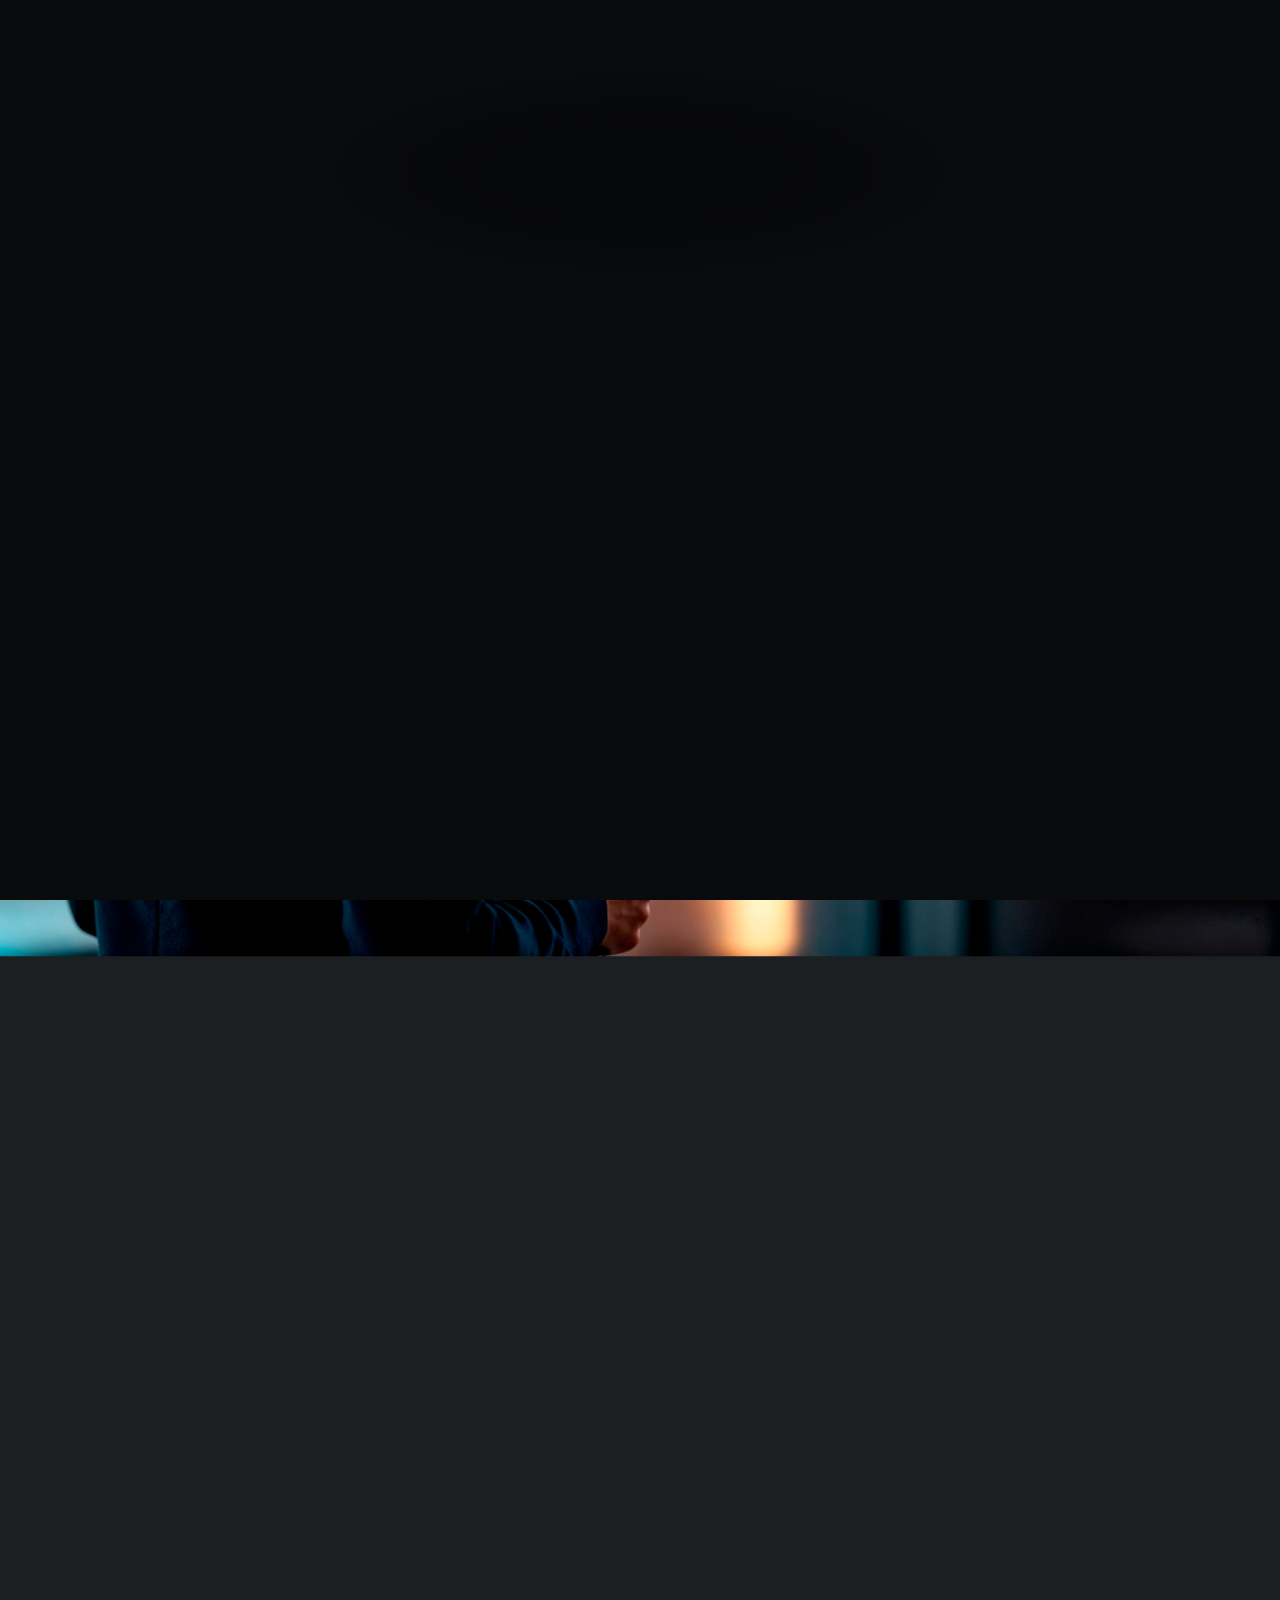
==== index.html @ 78a4300b "Done!" ====
<!DOCTYPE HTML>
<!--
	Dimension by HTML5 UP
	html5up.net | @ajlkn
	Free for personal and commercial use under the CCA 3.0 license (html5up.net/license)
-->
<html>
	<head>
		<title>WZCortex</title>
		<meta charset="utf-8" />
		<meta name="viewport" content="width=device-width, initial-scale=1, user-scalable=no" />
		<link rel="stylesheet" href="assets/css/main.css" />
		<noscript><link rel="stylesheet" href="assets/css/noscript.css" /></noscript>

		  <meta charset="UTF-8">
		  <meta name="viewport" content="width=device-width, initial-scale=1">

		  <!-- Título da página (SEO + aba do navegador) -->
		  <title>WZCortex – Inteligência prática com dados, automação e IA</title>

		  <!-- Descrição para mecanismos de busca (até 160 caracteres) -->
		  <meta name="description" content="A WZCortex transforma dados, automação e inteligência artificial em soluções acessíveis e úteis para pessoas e empresas.">

		  <!-- Palavras-chave estratégicas (opcional no SEO moderno, mas ajuda em buscadores internos) -->
		  <meta name="keywords" content="WZCortex, inteligência artificial, automação, dados, tecnologia, IA, data engineering, produtos digitais, análise de dados">

		  <!-- Autor da página -->
		  <meta name="author" content="WZCortex">

		  <!-- Open Graph (para redes sociais como Facebook, LinkedIn etc.) -->
		  <meta property="og:title" content="WZCortex – Inteligência prática com dados, automação e IA">
		  <meta property="og:description" content="Desenvolvemos produtos digitais inteligentes para transformar dados em soluções reais, simples e escaláveis.">
		  <meta property="og:image" content="https://www.wzcortex.com/imagens/thumb.jpg"> <!-- Substitua com a imagem real -->
		  <meta property="og:url" content="https://www.wzcortex.com">
		  <meta property="og:type" content="website">

		  <!-- Twitter Cards -->
		  <meta name="twitter:card" content="summary_large_image">
		  <meta name="twitter:title" content="WZCortex – Inteligência prática com dados, automação e IA">
		  <meta name="twitter:description" content="Produtos digitais que tornam tecnologia algo útil, acessível e transformador.">
		  <meta name="twitter:image" content="https://www.wzcortex.com/imagens/thumb.jpg">

		  <!-- Favicon -->
		  <link rel="icon" href="/favicon.ico" type="image/x-icon">
		  <link rel="shortcut icon" href="assets/img/favicon.ico" type="image/x-icon">

		  <!-- SEO-friendly canonical URL -->
		  <link rel="canonical" href="https://www.wzcortex.com">

	</head>
	<body class="is-preload">

		<!-- Wrapper -->
			<div id="wrapper">

				<!-- Header -->
					<header id="header">
						<div class="logo">
							<span style="font-size: clamp(32px, 6vw, 54px); font-weight: bold; color: #38b6ff;">WZ</span>
						</div>
						<div class="content">
							<div class="inner">
								<h1 style="font-size: 68px;">WZCortex</h1>
								<p>Criamos para funcionar. Inovamos para transformar. Evoluímos para impactar.</p>
							</div>
						</div>
						<nav>
							<ul>
								<li><a href="#intro">Sobre</a></li>
								<li><a href="#work">Soluções</a></li>
								<li><a href="#about">Missão</a></li>
								<li><a href="#contact">Contato</a></li>
								<!--<li><a href="#elements">Elements</a></li>-->
							</ul>
						</nav>
					</header>

				<!-- Main -->
					<div id="main">

						<!-- Intro -->
							<article id="intro">
								<h2 class="major">Sobre</h2>
								<!-- <span class="image main"><img src="images/pic01.jpg" alt="" /></span> -->
								<p>A WZCortex é uma empresa brasileira de tecnologia que desenvolve <strong><a href="#work">produtos digitais inteligentes</a></strong> — de soluções práticas para o dia a dia a sistemas robustos de análise e automação para empresas e profissionais.<br>Nosso ecossistema une engenharia de dados, automação e inteligência artificial para transformar dados brutos em decisões mais rápidas, processos mais eficientes e impactos reais na vida e nos negócios.<br>Atuamos com propósito: criar tecnologia que funcione de verdade e melhore o que importa — tempo, resultado e clareza.</p>
							</article>

						<!-- Work -->
							<article id="work">
								<h2 class="major">Soluções</h2>
								<br>
								<!-- <span class="image main"><img src="images/pic02.jpg" alt="" /></span> -->
								<h2>O que estamos construindo</h2>
								  <p>Conheça os primeiros produtos do ecossistema <strong>WZCortex</strong>:</p>
								  <ul>
								    <li><strong><a href="https://www.wztrends.com" target="_blank">WZTrends</a></strong> – Detecte o que está em alta.</li>
								    <li><strong><a href="https://www.wzvids.com" target="_blank">WZVids</a></strong> – Resumos inteligentes de vídeos.</li>
								    <li><strong>WZFlash</strong> (em breve) – Flashcards com IA para concursos e ENEM.</li>
								    <li><strong>WZDrop</strong> (em breve) – Alertas inteligentes de tendências e novidades.</li>
								  </ul>

								  <p><em>Todos criados com a mesma filosofia: funcionais, acessíveis e prontos para escalar.</em></p>
							</article>

						<!-- About -->
							<article id="about">
								<h2 class="major">Missão</h2>
								<!-- <span class="image main"><img src="images/pic03.jpg" alt="" /></span> -->
								<p>Transformar dados, automação e inteligência artificial em soluções inteligentes, acessíveis e aplicáveis — criando produtos que realmente geram valor para pessoas e negócios.</p>
							</article>

						<!-- Contact -->
							<article id="contact">
								<h2 class="major">Contato</h2>
								<form method="post" action="#">
									<div class="fields">
										<div class="field half">
											<label for="name">Nome</label>
											<input type="text" name="name" id="name" />
										</div>
										<div class="field half">
											<label for="email">E-mail</label>
											<input type="text" name="email" id="email" />
										</div>
										<div class="field">
											<label for="message">Mensagem</label>
											<textarea name="message" id="message" rows="4"></textarea>
										</div>
									</div>
									<ul class="actions">
										<li><input type="submit" value="Enviar" class="primary" /></li>
										<li><input type="reset" value="Limpar" /></li>
									</ul>
								</form>
								<ul class="icons">
									<li><a href="#" class="icon brands fa-twitter"><span class="label">Twitter</span></a></li>
									<li><a href="#" class="icon brands fa-facebook-f"><span class="label">Facebook</span></a></li>
									<li><a href="#" class="icon brands fa-instagram"><span class="label">Instagram</span></a></li>
									<li><a href="#" class="icon brands fa-github"><span class="label">GitHub</span></a></li>
								</ul>
							</article>

						<!-- Elements -->							

					</div>

				<!-- Footer -->
					<footer id="footer">
						<p><a href="mailto:contato@wzcortex.com">contato@wzcortex.com</a></p>

						<ul class="icons">
							<li><a href="#" class="icon brands fa-twitter"><span class="label">Twitter</span></a></li>
							<li><a href="#" class="icon brands fa-facebook-f"><span class="label">Facebook</span></a></li>
							<li><a href="#" class="icon brands fa-instagram"><span class="label">Instagram</span></a></li>
							<li><a href="#" class="icon brands fa-github"><span class="label">GitHub</span></a></li>
						</ul>
						
						<p class="copyright">&copy; WZCortex 2025.</p>
					</footer>

			</div>

		<!-- BG -->
			<div id="bg"></div>

		<!-- Scripts -->
			<script src="assets/js/jquery.min.js"></script>
			<script src="assets/js/browser.min.js"></script>
			<script src="assets/js/breakpoints.min.js"></script>
			<script src="assets/js/util.js"></script>
			<script src="assets/js/main.js"></script>

	</body>
</html>
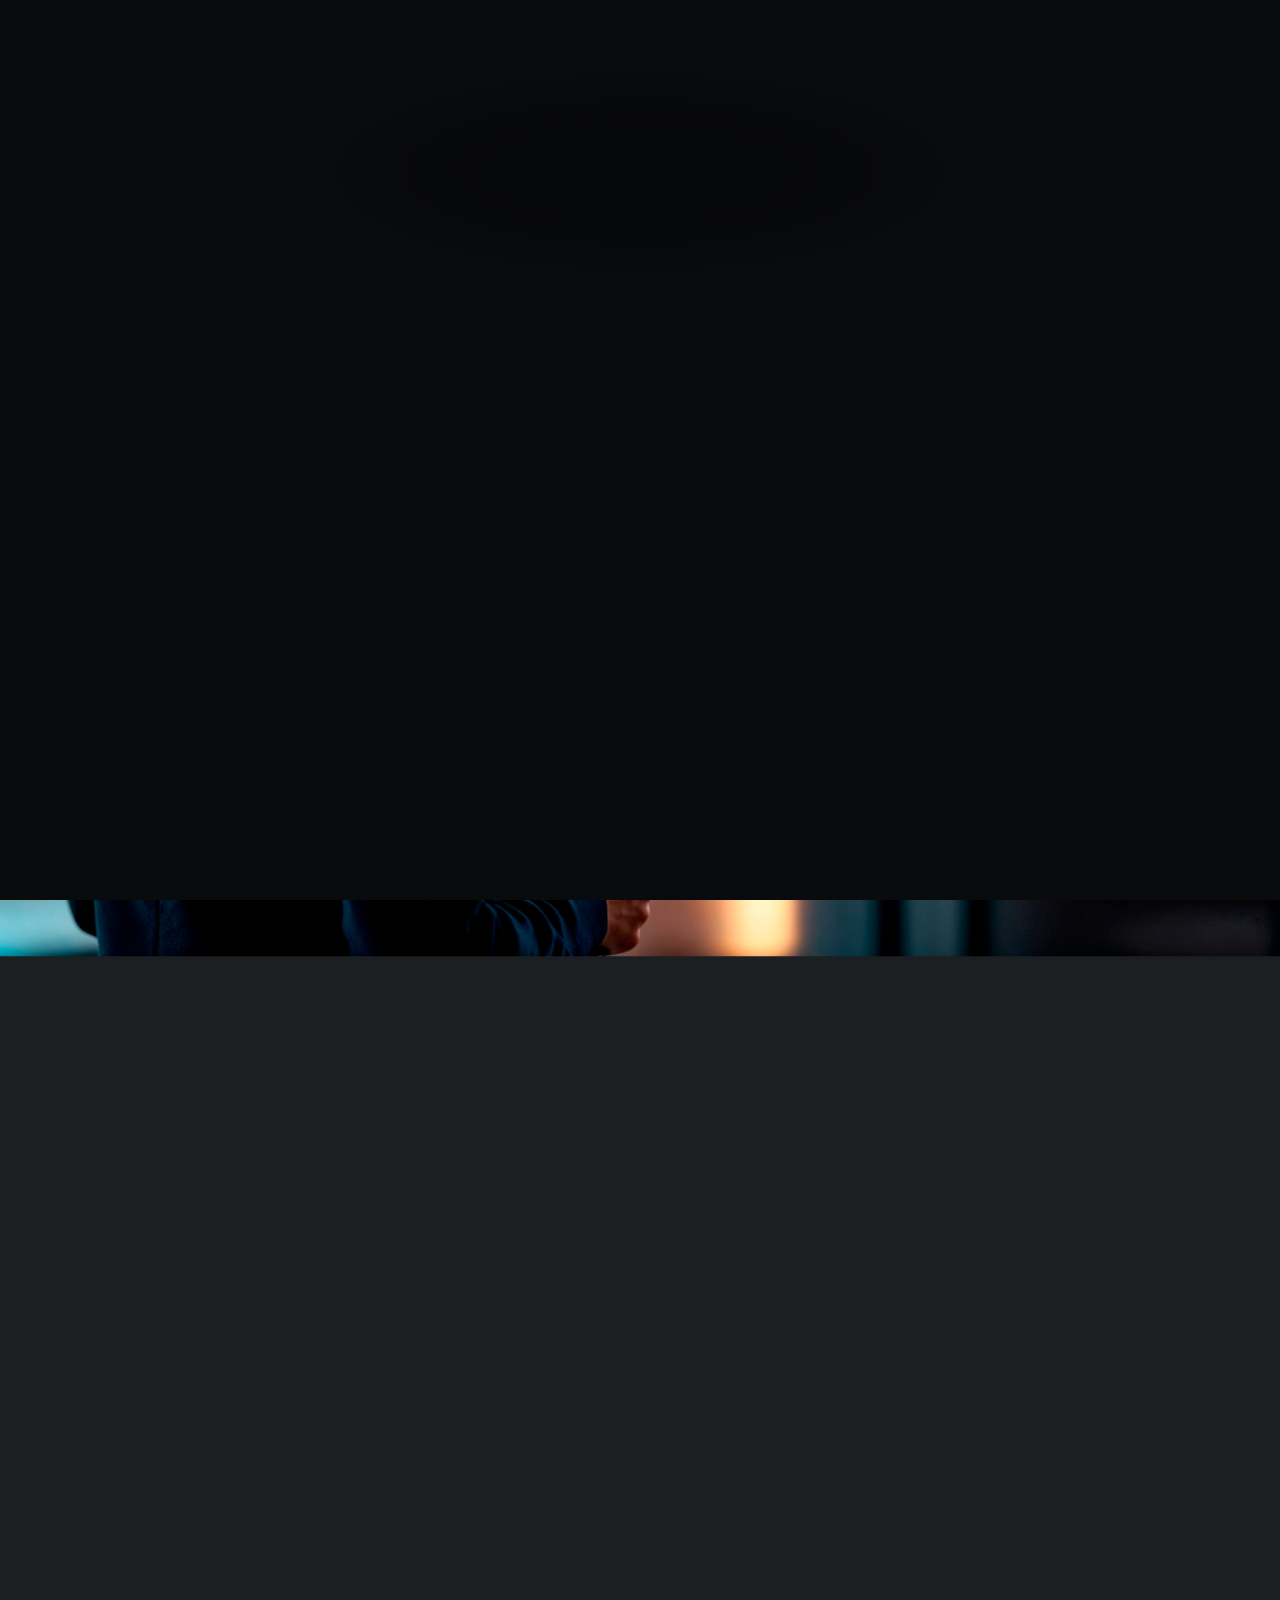
==== commit 809a180d: "Update index.html" ====
--- a/index.html
+++ b/index.html
@@ -82,7 +82,13 @@
 							<article id="intro">
 								<h2 class="major">Sobre</h2>
 								<!-- <span class="image main"><img src="images/pic01.jpg" alt="" /></span> -->
-								<p>A WZCortex é uma empresa brasileira de tecnologia que desenvolve <strong><a href="#work">produtos digitais inteligentes</a></strong> — de soluções práticas para o dia a dia a sistemas robustos de análise e automação para empresas e profissionais.<br>Nosso ecossistema une engenharia de dados, automação e inteligência artificial para transformar dados brutos em decisões mais rápidas, processos mais eficientes e impactos reais na vida e nos negócios.<br>Atuamos com propósito: criar tecnologia que funcione de verdade e melhore o que importa — tempo, resultado e clareza.</p>
+								<p>
+								  A <strong>WZ Cortex</strong> é um estúdio brasileiro de tecnologia que cria, testa e escala 
+								  <strong><a href="#work">produtos digitais inteligentes</a></strong>, combinando inteligência artificial, dados e automação.<br>
+								  Nosso foco está em resolver dores reais com velocidade e precisão, desenvolvendo soluções que ajudam pessoas e empresas a economizar tempo, decidir melhor e agir com mais clareza.<br>
+								  Já lançamos produtos como o <strong>WZVids</strong>, e temos outros em desenvolvimento, como o <strong>WZCards</strong>. Nosso diferencial é transformar dados em produtos úteis e replicáveis, com ciclos curtos de validação.<br>
+								  Atuamos com propósito: criar tecnologia que funcione de verdade e melhore o que importa — tempo, resultado e direção.
+								</p>
 							</article>
 
 						<!-- Work -->
@@ -146,7 +152,7 @@
 
 				<!-- Footer -->
 					<footer id="footer">
-						<p><a href="mailto:contato@wzcortex.com">contato@wzcortex.com</a></p>
+						<p><a href="mailto:wzcortex@gmail.com">wzcortex@gmail.com</a></p>
 
 						<ul class="icons">
 							<li><a href="#" class="icon brands fa-twitter"><span class="label">Twitter</span></a></li>
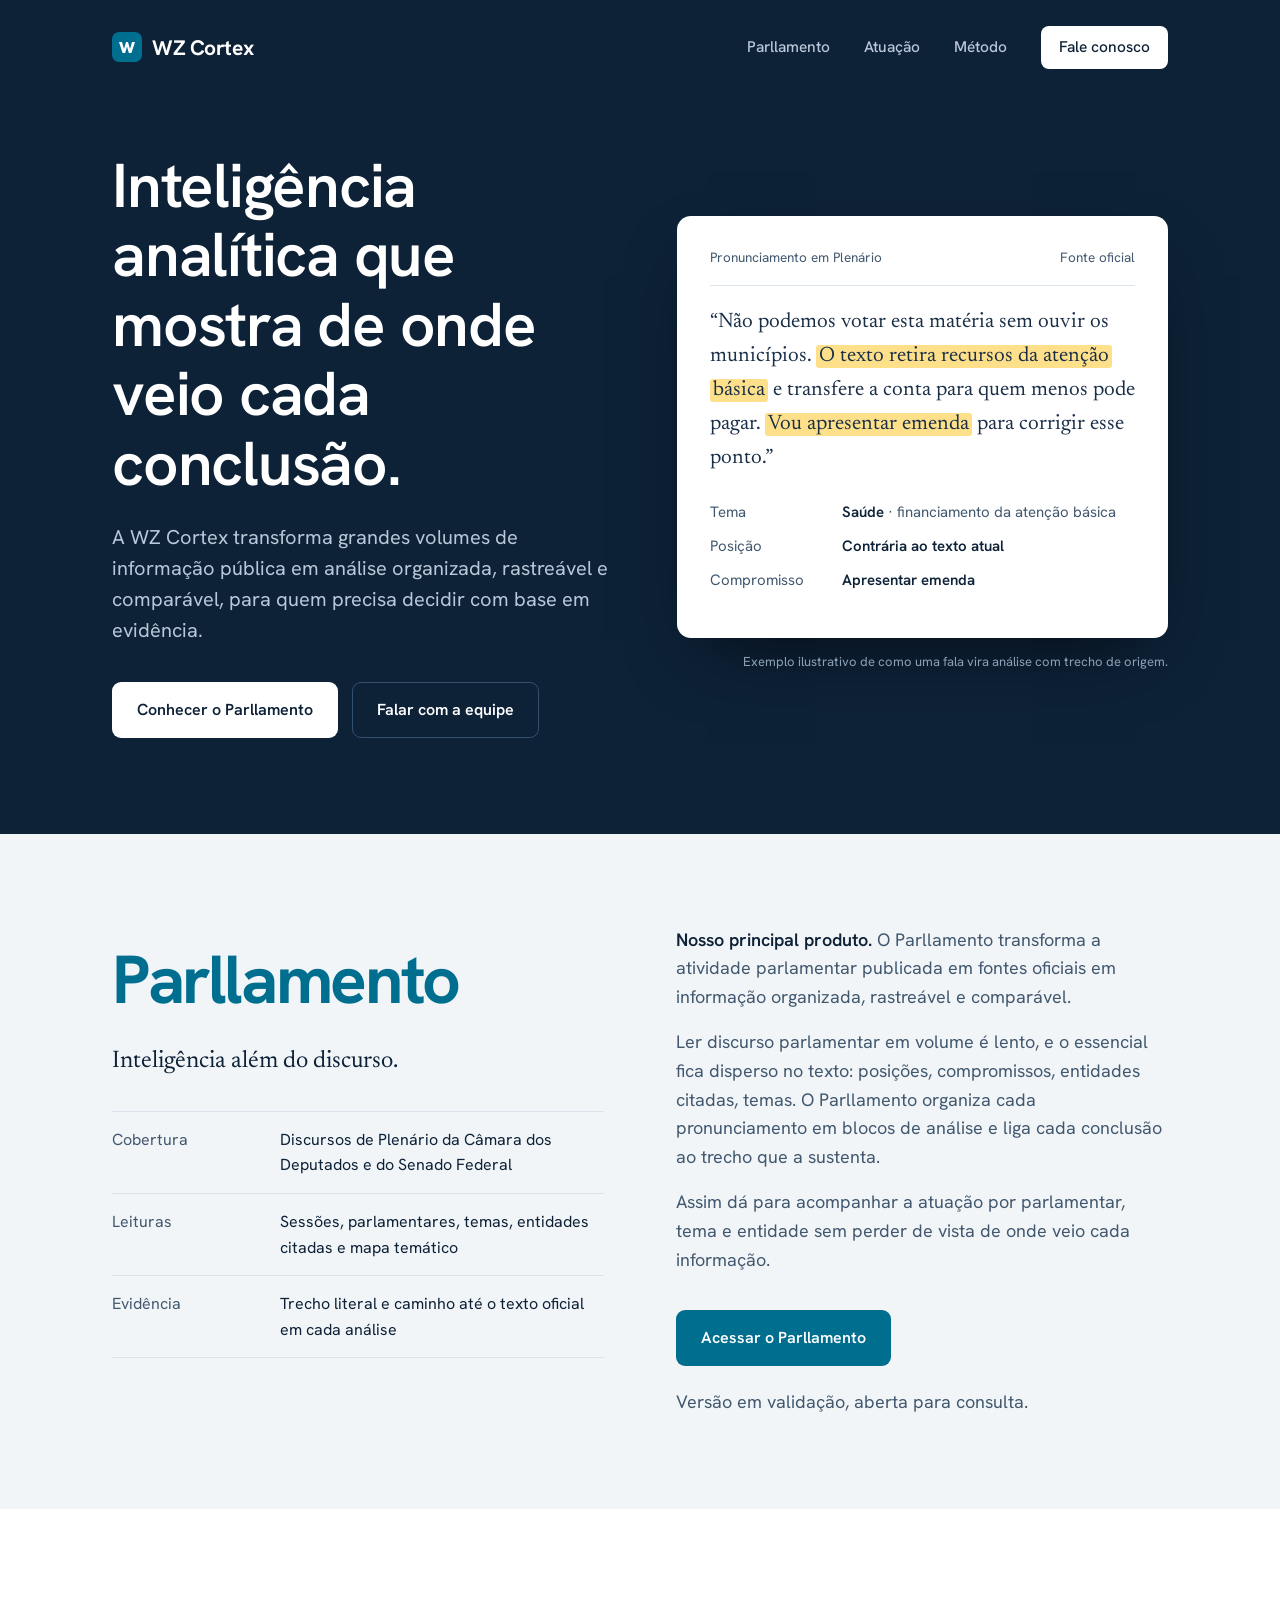
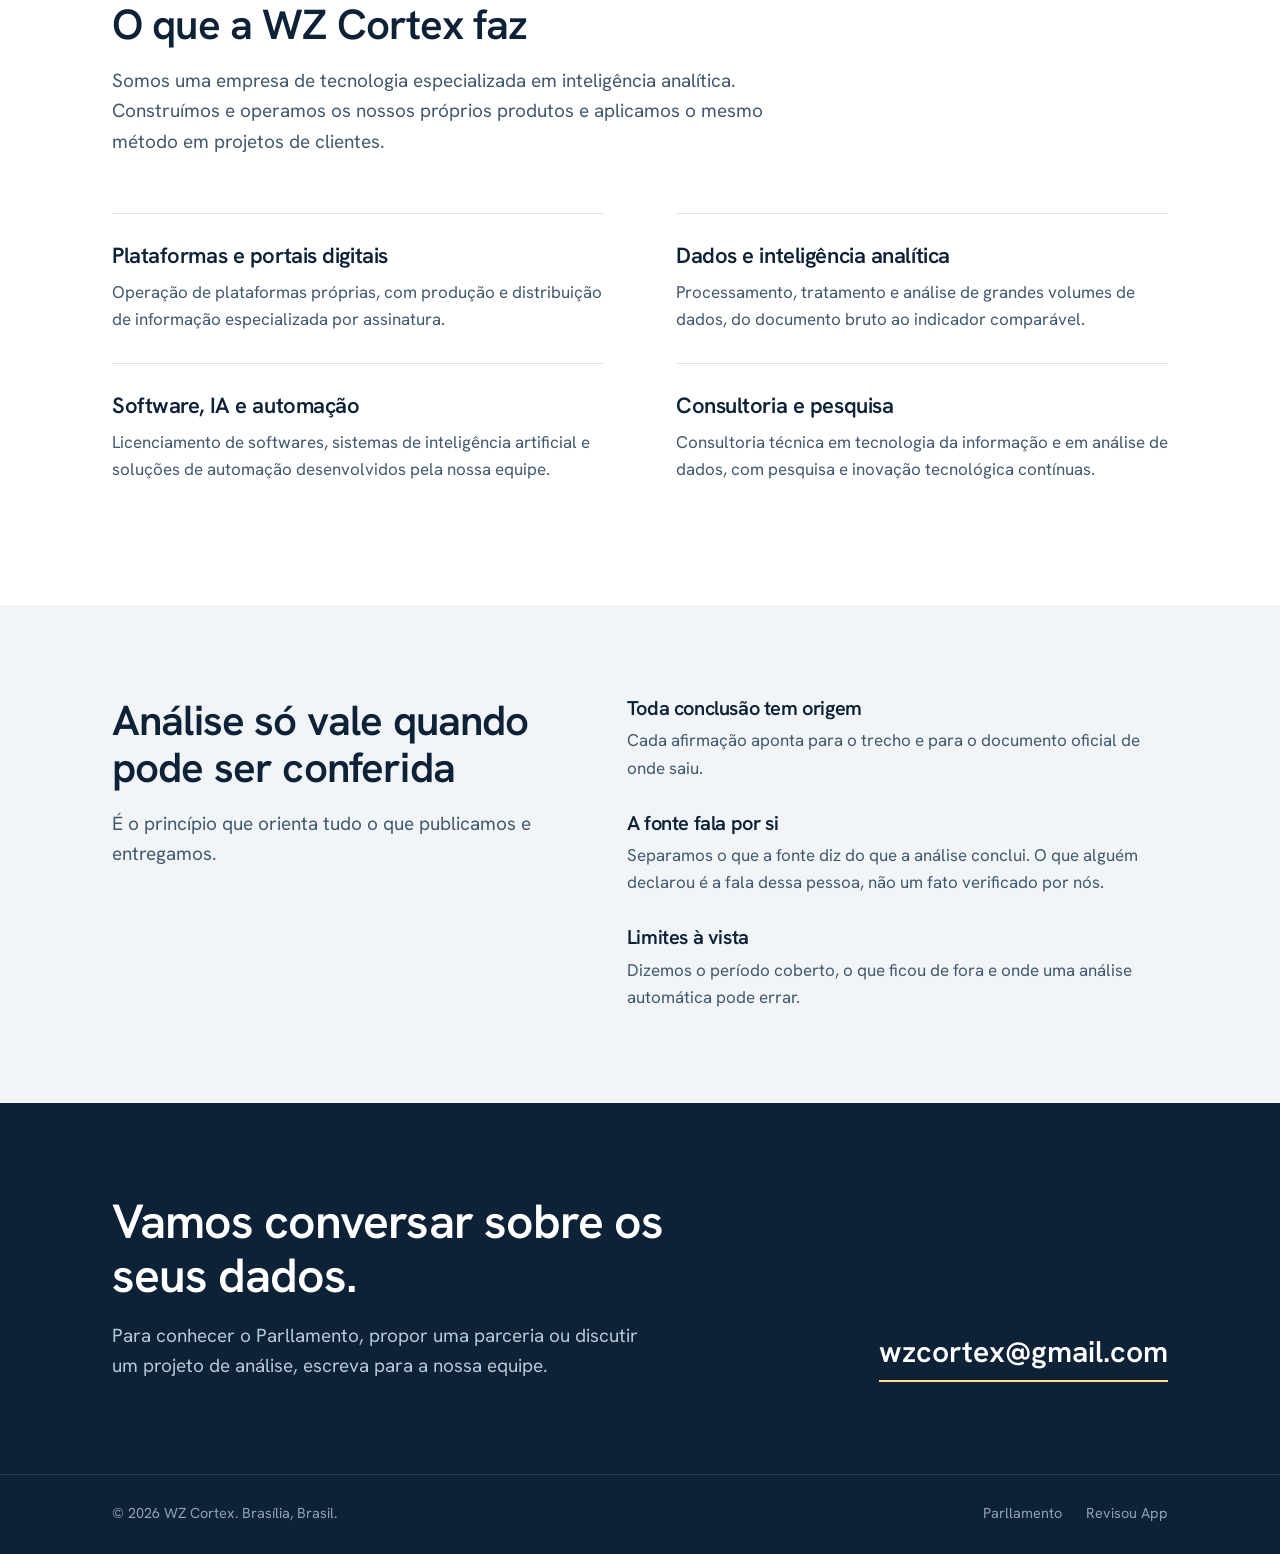
==== commit 4f620cc5: "Novo site institucional da WZ Cortex Substitui o template antigo por uma página própria, com o Parll" ====
--- a/index.html
+++ b/index.html
@@ -1,180 +1,260 @@
-<!DOCTYPE HTML>
-<!--
-	Dimension by HTML5 UP
-	html5up.net | @ajlkn
-	Free for personal and commercial use under the CCA 3.0 license (html5up.net/license)
--->
-<html>
-	<head>
-		<title>WZCortex</title>
-		<meta charset="utf-8" />
-		<meta name="viewport" content="width=device-width, initial-scale=1, user-scalable=no" />
-		<link rel="stylesheet" href="assets/css/main.css" />
-		<noscript><link rel="stylesheet" href="assets/css/noscript.css" /></noscript>
-
-		  <meta charset="UTF-8">
-		  <meta name="viewport" content="width=device-width, initial-scale=1">
-
-		  <!-- Título da página (SEO + aba do navegador) -->
-		  <title>WZCortex – Inteligência prática com dados, automação e IA</title>
-
-		  <!-- Descrição para mecanismos de busca (até 160 caracteres) -->
-		  <meta name="description" content="A WZCortex transforma dados, automação e inteligência artificial em soluções acessíveis e úteis para pessoas e empresas.">
-
-		  <!-- Palavras-chave estratégicas (opcional no SEO moderno, mas ajuda em buscadores internos) -->
-		  <meta name="keywords" content="WZCortex, inteligência artificial, automação, dados, tecnologia, IA, data engineering, produtos digitais, análise de dados">
-
-		  <!-- Autor da página -->
-		  <meta name="author" content="WZCortex">
-
-		  <!-- Open Graph (para redes sociais como Facebook, LinkedIn etc.) -->
-		  <meta property="og:title" content="WZCortex – Inteligência prática com dados, automação e IA">
-		  <meta property="og:description" content="Desenvolvemos produtos digitais inteligentes para transformar dados em soluções reais, simples e escaláveis.">
-		  <meta property="og:image" content="https://www.wzcortex.com/imagens/thumb.jpg"> <!-- Substitua com a imagem real -->
-		  <meta property="og:url" content="https://www.wzcortex.com">
-		  <meta property="og:type" content="website">
-
-		  <!-- Twitter Cards -->
-		  <meta name="twitter:card" content="summary_large_image">
-		  <meta name="twitter:title" content="WZCortex – Inteligência prática com dados, automação e IA">
-		  <meta name="twitter:description" content="Produtos digitais que tornam tecnologia algo útil, acessível e transformador.">
-		  <meta name="twitter:image" content="https://www.wzcortex.com/imagens/thumb.jpg">
-
-		  <!-- Favicon -->
-		  <link rel="icon" href="/favicon.ico" type="image/x-icon">
-		  <link rel="shortcut icon" href="assets/img/favicon.ico" type="image/x-icon">
-
-		  <!-- SEO-friendly canonical URL -->
-		  <link rel="canonical" href="https://www.wzcortex.com">
-
-	</head>
-	<body class="is-preload">
-
-		<!-- Wrapper -->
-			<div id="wrapper">
-
-				<!-- Header -->
-					<header id="header">
-						<div class="logo">
-							<span style="font-size: clamp(32px, 6vw, 54px); font-weight: bold; color: #38b6ff;">WZ</span>
-						</div>
-						<div class="content">
-							<div class="inner">
-								<h1 style="font-size: 68px;">WZCortex</h1>
-								<p>Criamos para funcionar. Inovamos para transformar. Evoluímos para impactar.</p>
-							</div>
-						</div>
-						<nav>
-							<ul>
-								<li><a href="#intro">Sobre</a></li>
-								<li><a href="#work">Soluções</a></li>
-								<li><a href="#about">Missão</a></li>
-								<li><a href="#contact">Contato</a></li>
-								<!--<li><a href="#elements">Elements</a></li>-->
-							</ul>
-						</nav>
-					</header>
-
-				<!-- Main -->
-					<div id="main">
-
-						<!-- Intro -->
-							<article id="intro">
-								<h2 class="major">Sobre</h2>
-								<!-- <span class="image main"><img src="images/pic01.jpg" alt="" /></span> -->
-								<p>
-								  A <strong>WZ Cortex</strong> é um estúdio brasileiro de tecnologia que cria, testa e escala 
-								  <strong><a href="#work">produtos digitais inteligentes</a></strong>, combinando inteligência artificial, dados e automação.<br>
-								  Nosso foco está em resolver dores reais com velocidade e precisão, desenvolvendo soluções que ajudam pessoas e empresas a economizar tempo, decidir melhor e agir com mais clareza.<br>
-								  Já lançamos produtos como o <strong>WZVids</strong>, e temos outros em desenvolvimento, como o <strong>WZCards</strong>. Nosso diferencial é transformar dados em produtos úteis e replicáveis, com ciclos curtos de validação.<br>
-								  Atuamos com propósito: criar tecnologia que funcione de verdade e melhore o que importa — tempo, resultado e direção.
-								</p>
-							</article>
-
-						<!-- Work -->
-							<article id="work">
-								<h2 class="major">Soluções</h2>
-								<br>
-								<!-- <span class="image main"><img src="images/pic02.jpg" alt="" /></span> -->
-								<h2>O que estamos construindo</h2>
-								  <p>Conheça os primeiros produtos do ecossistema <strong>WZCortex</strong>:</p>
-								  <ul>
-								    <li><strong><a href="https://www.wztrends.com" target="_blank">WZTrends</a></strong> – Detecte o que está em alta.</li>
-								    <li><strong><a href="https://www.wzvids.com" target="_blank">WZVids</a></strong> – Resumos inteligentes de vídeos.</li>
-								    <li><strong>WZFlash</strong> (em breve) – Flashcards com IA para concursos e ENEM.</li>
-								    <li><strong>WZDrop</strong> (em breve) – Alertas inteligentes de tendências e novidades.</li>
-								  </ul>
-
-								  <p><em>Todos criados com a mesma filosofia: funcionais, acessíveis e prontos para escalar.</em></p>
-							</article>
-
-						<!-- About -->
-							<article id="about">
-								<h2 class="major">Missão</h2>
-								<!-- <span class="image main"><img src="images/pic03.jpg" alt="" /></span> -->
-								<p>Transformar dados, automação e inteligência artificial em soluções inteligentes, acessíveis e aplicáveis — criando produtos que realmente geram valor para pessoas e negócios.</p>
-							</article>
-
-						<!-- Contact -->
-							<article id="contact">
-								<h2 class="major">Contato</h2>
-								<form method="post" action="#">
-									<div class="fields">
-										<div class="field half">
-											<label for="name">Nome</label>
-											<input type="text" name="name" id="name" />
-										</div>
-										<div class="field half">
-											<label for="email">E-mail</label>
-											<input type="text" name="email" id="email" />
-										</div>
-										<div class="field">
-											<label for="message">Mensagem</label>
-											<textarea name="message" id="message" rows="4"></textarea>
-										</div>
-									</div>
-									<ul class="actions">
-										<li><input type="submit" value="Enviar" class="primary" /></li>
-										<li><input type="reset" value="Limpar" /></li>
-									</ul>
-								</form>
-								<ul class="icons">
-									<li><a href="#" class="icon brands fa-twitter"><span class="label">Twitter</span></a></li>
-									<li><a href="#" class="icon brands fa-facebook-f"><span class="label">Facebook</span></a></li>
-									<li><a href="#" class="icon brands fa-instagram"><span class="label">Instagram</span></a></li>
-									<li><a href="#" class="icon brands fa-github"><span class="label">GitHub</span></a></li>
-								</ul>
-							</article>
-
-						<!-- Elements -->							
-
-					</div>
-
-				<!-- Footer -->
-					<footer id="footer">
-						<p><a href="mailto:wzcortex@gmail.com">wzcortex@gmail.com</a></p>
-
-						<ul class="icons">
-							<li><a href="#" class="icon brands fa-twitter"><span class="label">Twitter</span></a></li>
-							<li><a href="#" class="icon brands fa-facebook-f"><span class="label">Facebook</span></a></li>
-							<li><a href="#" class="icon brands fa-instagram"><span class="label">Instagram</span></a></li>
-							<li><a href="#" class="icon brands fa-github"><span class="label">GitHub</span></a></li>
-						</ul>
-						
-						<p class="copyright">&copy; WZCortex 2025.</p>
-					</footer>
-
-			</div>
-
-		<!-- BG -->
-			<div id="bg"></div>
-
-		<!-- Scripts -->
-			<script src="assets/js/jquery.min.js"></script>
-			<script src="assets/js/browser.min.js"></script>
-			<script src="assets/js/breakpoints.min.js"></script>
-			<script src="assets/js/util.js"></script>
-			<script src="assets/js/main.js"></script>
-
-	</body>
+<!doctype html>
+<html lang="pt-BR">
+<head>
+<meta charset="utf-8">
+<meta name="viewport" content="width=device-width, initial-scale=1">
+<title>WZ Cortex — Inteligência analítica</title>
+<meta name="description" content="A WZ Cortex transforma grandes volumes de informação pública em análise organizada, rastreável e comparável. Conheça o Parllamento, nosso principal produto.">
+<meta name="author" content="WZ Cortex">
+<link rel="canonical" href="https://wzcortex.com/">
+<meta property="og:type" content="website">
+<meta property="og:url" content="https://wzcortex.com/">
+<meta property="og:title" content="WZ Cortex — Inteligência analítica">
+<meta property="og:description" content="Inteligência analítica que mostra de onde veio cada conclusão. Conheça o Parllamento.">
+<meta property="og:image" content="https://wzcortex.com/assets/img/android-chrome-512x512.png">
+<meta name="twitter:card" content="summary">
+<meta name="theme-color" content="#0d2137">
+<link rel="icon" href="assets/img/favicon.ico">
+<link rel="icon" type="image/png" sizes="32x32" href="assets/img/favicon-32x32.png">
+<link rel="apple-touch-icon" href="assets/img/apple-touch-icon.png">
+<link rel="preconnect" href="https://fonts.googleapis.com">
+<link rel="preconnect" href="https://fonts.gstatic.com" crossorigin>
+<link href="https://fonts.googleapis.com/css2?family=Hanken+Grotesk:wght@400;500;600;700&family=Newsreader:opsz,wght@6..72,400;6..72,500&display=swap" rel="stylesheet">
+<style>
+:root{
+  --tinta:#0d2137;        /* texto e fundos escuros */
+  --tinta-2:#42586f;      /* texto secundário */
+  --papel:#ffffff;
+  --nevoa:#f1f5f8;        /* faixas alternadas */
+  --linha:#dbe4ec;
+  --petroleo:#006e8f;     /* cor de ação, a mesma família do Parllamento */
+  --petroleo-esc:#00566f;
+  --marca-texto:#ffe08a;  /* o grifo sobre o trecho literal */
+  --sans:"Hanken Grotesk",system-ui,-apple-system,"Segoe UI",sans-serif;
+  --serif:"Newsreader",Georgia,serif;
+}
+*{box-sizing:border-box}
+html{scroll-behavior:smooth}
+body{margin:0;font-family:var(--sans);color:var(--tinta);background:var(--papel);font-size:17px;line-height:1.6;-webkit-font-smoothing:antialiased}
+a{color:inherit}
+a:focus-visible,button:focus-visible{outline:2px solid var(--petroleo);outline-offset:3px;border-radius:4px}
+.caixa{max-width:1120px;margin:0 auto;padding:0 32px}
+h1,h2,h3{margin:0;font-weight:600;letter-spacing:-0.02em;line-height:1.12}
+p{margin:0}
+
+/* topo */
+.topo{display:flex;align-items:center;justify-content:space-between;padding:26px 0}
+.marca{font-weight:700;font-size:21px;letter-spacing:-0.02em;text-decoration:none;display:flex;align-items:center;gap:10px}
+.marca svg{display:block}
+.menu{display:flex;gap:34px;align-items:center;font-size:15.5px;font-weight:500}
+.menu a{text-decoration:none;color:var(--tinta-2)}
+.menu a:hover{color:var(--tinta)}
+.menu .contato{color:var(--papel);background:var(--tinta);padding:9px 18px;border-radius:8px}
+.menu .contato:hover{background:#16314f;color:#fff}
+
+/* abertura */
+.abertura{padding:56px 0 96px}
+.abertura .grade{display:grid;grid-template-columns:1.02fr 1fr;gap:64px;align-items:center}
+.abertura h1{font-size:clamp(40px,5vw,62px)}
+.abertura .apoio{margin-top:24px;font-size:20px;color:var(--tinta-2);max-width:30em;line-height:1.55}
+.acoes{margin-top:36px;display:flex;gap:14px;flex-wrap:wrap}
+.botao{display:inline-block;padding:14px 24px;border-radius:9px;font-weight:600;font-size:16px;text-decoration:none;border:1.5px solid transparent}
+.botao.principal{background:var(--petroleo);color:#fff}
+.botao.principal:hover{background:var(--petroleo-esc)}
+.botao.contorno{border-color:var(--linha);color:var(--tinta)}
+.botao.contorno:hover{border-color:var(--tinta-2)}
+
+/* a peça central: do trecho à conclusão */
+.prova{position:relative}
+.folha{color:var(--tinta);background:#fff;border:1px solid var(--linha);border-radius:14px;padding:30px 32px 28px;box-shadow:0 24px 60px -28px rgba(13,33,55,.35)}
+.folha .origem{font-size:13.5px;color:var(--tinta-2);display:flex;justify-content:space-between;gap:12px;padding-bottom:16px;border-bottom:1px solid var(--linha)}
+.folha .fala{font-family:var(--serif);font-size:21px;line-height:1.62;margin-top:20px;color:#1a2f47}
+.folha mark{background:var(--marca-texto);color:inherit;padding:1px 3px;border-radius:3px;box-decoration-break:clone;-webkit-box-decoration-break:clone}
+.leitura{margin-top:24px;display:grid;gap:10px}
+.leitura div{display:grid;grid-template-columns:118px 1fr;gap:14px;font-size:15px;align-items:baseline}
+.leitura dt{color:var(--tinta-2)}
+.leitura dd{margin:0;font-weight:600}
+.leitura dd span{font-weight:400;color:var(--tinta-2)}
+.nota-exemplo{margin-top:14px;font-size:13px;color:var(--tinta-2);text-align:right}
+
+/* seções */
+section{padding:92px 0}
+.faixa{background:var(--nevoa)}
+.cabeca{max-width:40em}
+.cabeca h2{font-size:clamp(30px,3.4vw,42px)}
+.cabeca p{margin-top:18px;font-size:19px;color:var(--tinta-2)}
+
+/* Parllamento */
+.produto{display:grid;grid-template-columns:1fr 1fr;gap:72px;align-items:start}
+.produto .nome{font-size:clamp(44px,5.4vw,68px);font-weight:700;letter-spacing:-0.035em;color:var(--petroleo)}
+.produto .lema{font-family:var(--serif);font-size:24px;margin-top:8px;color:var(--tinta)}
+.produto .texto p{font-size:18px;color:var(--tinta-2)}
+.produto .texto p + p{margin-top:16px}
+.produto .texto strong{color:var(--tinta);font-weight:600}
+.cobertura{margin-top:30px;border-top:1px solid var(--linha)}
+.cobertura div{display:grid;grid-template-columns:150px 1fr;gap:18px;padding:15px 0;border-bottom:1px solid var(--linha);font-size:16px}
+.cobertura dt{color:var(--tinta-2)}
+.cobertura dd{margin:0}
+.fase{margin-top:22px;font-size:15px;color:var(--tinta-2)}
+
+/* atuação */
+.frentes{margin-top:56px;display:grid;grid-template-columns:1fr 1fr;gap:0 72px}
+.frente{padding:30px 0;border-top:1px solid var(--linha)}
+.frente h3{font-size:22px}
+.frente p{margin-top:10px;color:var(--tinta-2);font-size:17px;max-width:30em}
+
+/* método */
+.metodo{display:grid;grid-template-columns:.9fr 1.1fr;gap:72px;align-items:start}
+.principios{display:grid;gap:30px}
+.principios h3{font-size:20px}
+.principios p{margin-top:8px;color:var(--tinta-2)}
+
+/* contato */
+.contato-bloco{background:var(--tinta);color:#fff}
+.contato-bloco .grade{display:grid;grid-template-columns:1.2fr .8fr;gap:64px;align-items:end}
+.contato-bloco h2{font-size:clamp(32px,3.8vw,48px)}
+.contato-bloco p{margin-top:18px;color:#b9c8d8;font-size:19px;max-width:28em}
+.contato-bloco .email{font-size:clamp(22px,2.4vw,30px);font-weight:600;text-decoration:none;border-bottom:2px solid var(--marca-texto);padding-bottom:4px;justify-self:end}
+.rodape{background:var(--tinta);color:#8da1b6;font-size:14.5px;border-top:1px solid #213a56}
+.rodape .caixa{display:flex;justify-content:space-between;gap:24px;padding-top:26px;padding-bottom:30px;flex-wrap:wrap}
+.rodape a{text-decoration:none;margin-left:24px}
+.rodape a:hover{color:#fff}
+
+/* proposta B: abertura escura */
+body.b .cabecalho-abertura{background:var(--tinta);color:#fff}
+body.b .menu a{color:#b9c8d8}
+body.b .menu a:hover{color:#fff}
+body.b .menu .contato{background:#fff;color:var(--tinta)}
+body.b .abertura .apoio{color:#b9c8d8}
+body.b .cabecalho-abertura .botao.principal{background:#fff;color:var(--tinta)}
+body.b .cabecalho-abertura .botao.contorno{border-color:#34506f;color:#fff}
+body.b .folha{border-color:transparent;box-shadow:0 30px 70px -30px rgba(0,0,0,.7)}
+body.b .nota-exemplo{color:#8da1b6}
+body.b .marca .sinal{fill:#fff}
+body.b .marca .sinal-fundo{fill:var(--petroleo)}
+
+@media (max-width:900px){
+  .abertura .grade,.produto,.metodo,.contato-bloco .grade,.frentes{grid-template-columns:1fr;gap:40px}
+  .frentes{gap:0}
+  .menu a:not(.contato){display:none}
+  section{padding:64px 0}
+  .abertura{padding:24px 0 64px}
+  .contato-bloco .email{justify-self:start}
+  .caixa{padding:0 20px}
+  .leitura div,.cobertura div{grid-template-columns:1fr;gap:2px}
+}
+@media (prefers-reduced-motion:reduce){html{scroll-behavior:auto}}
+</style>
+</head>
+<body class="b">
+
+<div class="cabecalho-abertura">
+  <div class="caixa">
+    <header class="topo">
+      <a class="marca" href="#" aria-label="WZ Cortex, início">
+        <svg width="30" height="30" viewBox="0 0 30 30" aria-hidden="true"><rect class="sinal-fundo" width="30" height="30" rx="7" fill="#0d2137"/><path class="sinal" d="M7 10h3l2 7 2-7h2l2 7 2-7h3l-3.6 11h-2.6L15 14.6 13.2 21h-2.6z" fill="#fff"/></svg>
+        WZ Cortex
+      </a>
+      <nav class="menu" aria-label="Principal">
+        <a href="#parllamento">Parllamento</a>
+        <a href="#atuacao">Atuação</a>
+        <a href="#metodo">Método</a>
+        <a class="contato" href="#contato">Fale conosco</a>
+      </nav>
+    </header>
+
+    <div class="abertura">
+      <div class="grade">
+        <div>
+          <h1>Inteligência analítica que mostra de onde veio cada conclusão.</h1>
+          <p class="apoio">A WZ Cortex transforma grandes volumes de informação pública em análise organizada, rastreável e comparável, para quem precisa decidir com base em evidência.</p>
+          <div class="acoes">
+            <a class="botao principal" href="#parllamento">Conhecer o Parllamento</a>
+            <a class="botao contorno" href="#contato">Falar com a equipe</a>
+          </div>
+        </div>
+
+        <div class="prova">
+          <div class="folha">
+            <div class="origem"><span>Pronunciamento em Plenário</span><span>Fonte oficial</span></div>
+            <p class="fala">“Não podemos votar esta matéria sem ouvir os municípios. <mark>O texto retira recursos da atenção básica</mark> e transfere a conta para quem menos pode pagar. <mark>Vou apresentar emenda</mark> para corrigir esse ponto.”</p>
+            <dl class="leitura">
+              <div><dt>Tema</dt><dd>Saúde <span>· financiamento da atenção básica</span></dd></div>
+              <div><dt>Posição</dt><dd>Contrária ao texto atual</dd></div>
+              <div><dt>Compromisso</dt><dd>Apresentar emenda</dd></div>
+            </dl>
+          </div>
+          <p class="nota-exemplo">Exemplo ilustrativo de como uma fala vira análise com trecho de origem.</p>
+        </div>
+      </div>
+    </div>
+  </div>
+</div>
+
+<section id="parllamento" class="faixa">
+  <div class="caixa produto">
+    <div>
+      <div class="nome">Parllamento</div>
+      <p class="lema">Inteligência além do discurso.</p>
+      <dl class="cobertura">
+        <div><dt>Cobertura</dt><dd>Discursos de Plenário da Câmara dos Deputados e do Senado Federal</dd></div>
+        <div><dt>Leituras</dt><dd>Sessões, parlamentares, temas, entidades citadas e mapa temático</dd></div>
+        <div><dt>Evidência</dt><dd>Trecho literal e caminho até o texto oficial em cada análise</dd></div>
+      </dl>
+    </div>
+    <div class="texto">
+      <p><strong>Nosso principal produto.</strong> O Parllamento transforma a atividade parlamentar publicada em fontes oficiais em informação organizada, rastreável e comparável.</p>
+      <p>Ler discurso parlamentar em volume é lento, e o essencial fica disperso no texto: posições, compromissos, entidades citadas, temas. O Parllamento organiza cada pronunciamento em blocos de análise e liga cada conclusão ao trecho que a sustenta.</p>
+      <p>Assim dá para acompanhar a atuação por parlamentar, tema e entidade sem perder de vista de onde veio cada informação.</p>
+      <div class="acoes"><a class="botao principal" href="https://parllamento.com" target="_blank" rel="noopener">Acessar o Parllamento</a></div>
+      <p class="fase">Versão em validação, aberta para consulta.</p>
+    </div>
+  </div>
+</section>
+
+<section id="atuacao">
+  <div class="caixa">
+    <div class="cabeca">
+      <h2>O que a WZ Cortex faz</h2>
+      <p>Somos uma empresa de tecnologia especializada em inteligência analítica. Construímos e operamos os nossos próprios produtos e aplicamos o mesmo método em projetos de clientes.</p>
+    </div>
+    <div class="frentes">
+      <div class="frente"><h3>Plataformas e portais digitais</h3><p>Operação de plataformas próprias, com produção e distribuição de informação especializada por assinatura.</p></div>
+      <div class="frente"><h3>Dados e inteligência analítica</h3><p>Processamento, tratamento e análise de grandes volumes de dados, do documento bruto ao indicador comparável.</p></div>
+      <div class="frente"><h3>Software, IA e automação</h3><p>Licenciamento de softwares, sistemas de inteligência artificial e soluções de automação desenvolvidos pela nossa equipe.</p></div>
+      <div class="frente"><h3>Consultoria e pesquisa</h3><p>Consultoria técnica em tecnologia da informação e em análise de dados, com pesquisa e inovação tecnológica contínuas.</p></div>
+    </div>
+  </div>
+</section>
+
+<section id="metodo" class="faixa">
+  <div class="caixa metodo">
+    <div class="cabeca">
+      <h2>Análise só vale quando pode ser conferida</h2>
+      <p>É o princípio que orienta tudo o que publicamos e entregamos.</p>
+    </div>
+    <div class="principios">
+      <div><h3>Toda conclusão tem origem</h3><p>Cada afirmação aponta para o trecho e para o documento oficial de onde saiu.</p></div>
+      <div><h3>A fonte fala por si</h3><p>Separamos o que a fonte diz do que a análise conclui. O que alguém declarou é a fala dessa pessoa, não um fato verificado por nós.</p></div>
+      <div><h3>Limites à vista</h3><p>Dizemos o período coberto, o que ficou de fora e onde uma análise automática pode errar.</p></div>
+    </div>
+  </div>
+</section>
+
+<section id="contato" class="contato-bloco">
+  <div class="caixa grade">
+    <div>
+      <h2>Vamos conversar sobre os seus dados.</h2>
+      <p>Para conhecer o Parllamento, propor uma parceria ou discutir um projeto de análise, escreva para a nossa equipe.</p>
+    </div>
+    <a class="email" href="mailto:wzcortex@gmail.com">wzcortex@gmail.com</a>
+  </div>
+</section>
+<footer class="rodape">
+  <div class="caixa">
+    <span>© 2026 WZ Cortex. Brasília, Brasil.</span>
+    <span><a href="https://parllamento.com" target="_blank" rel="noopener">Parllamento</a><a href="revisou/sobre.html">Revisou App</a></span>
+  </div>
+</footer>
+</body>
 </html>
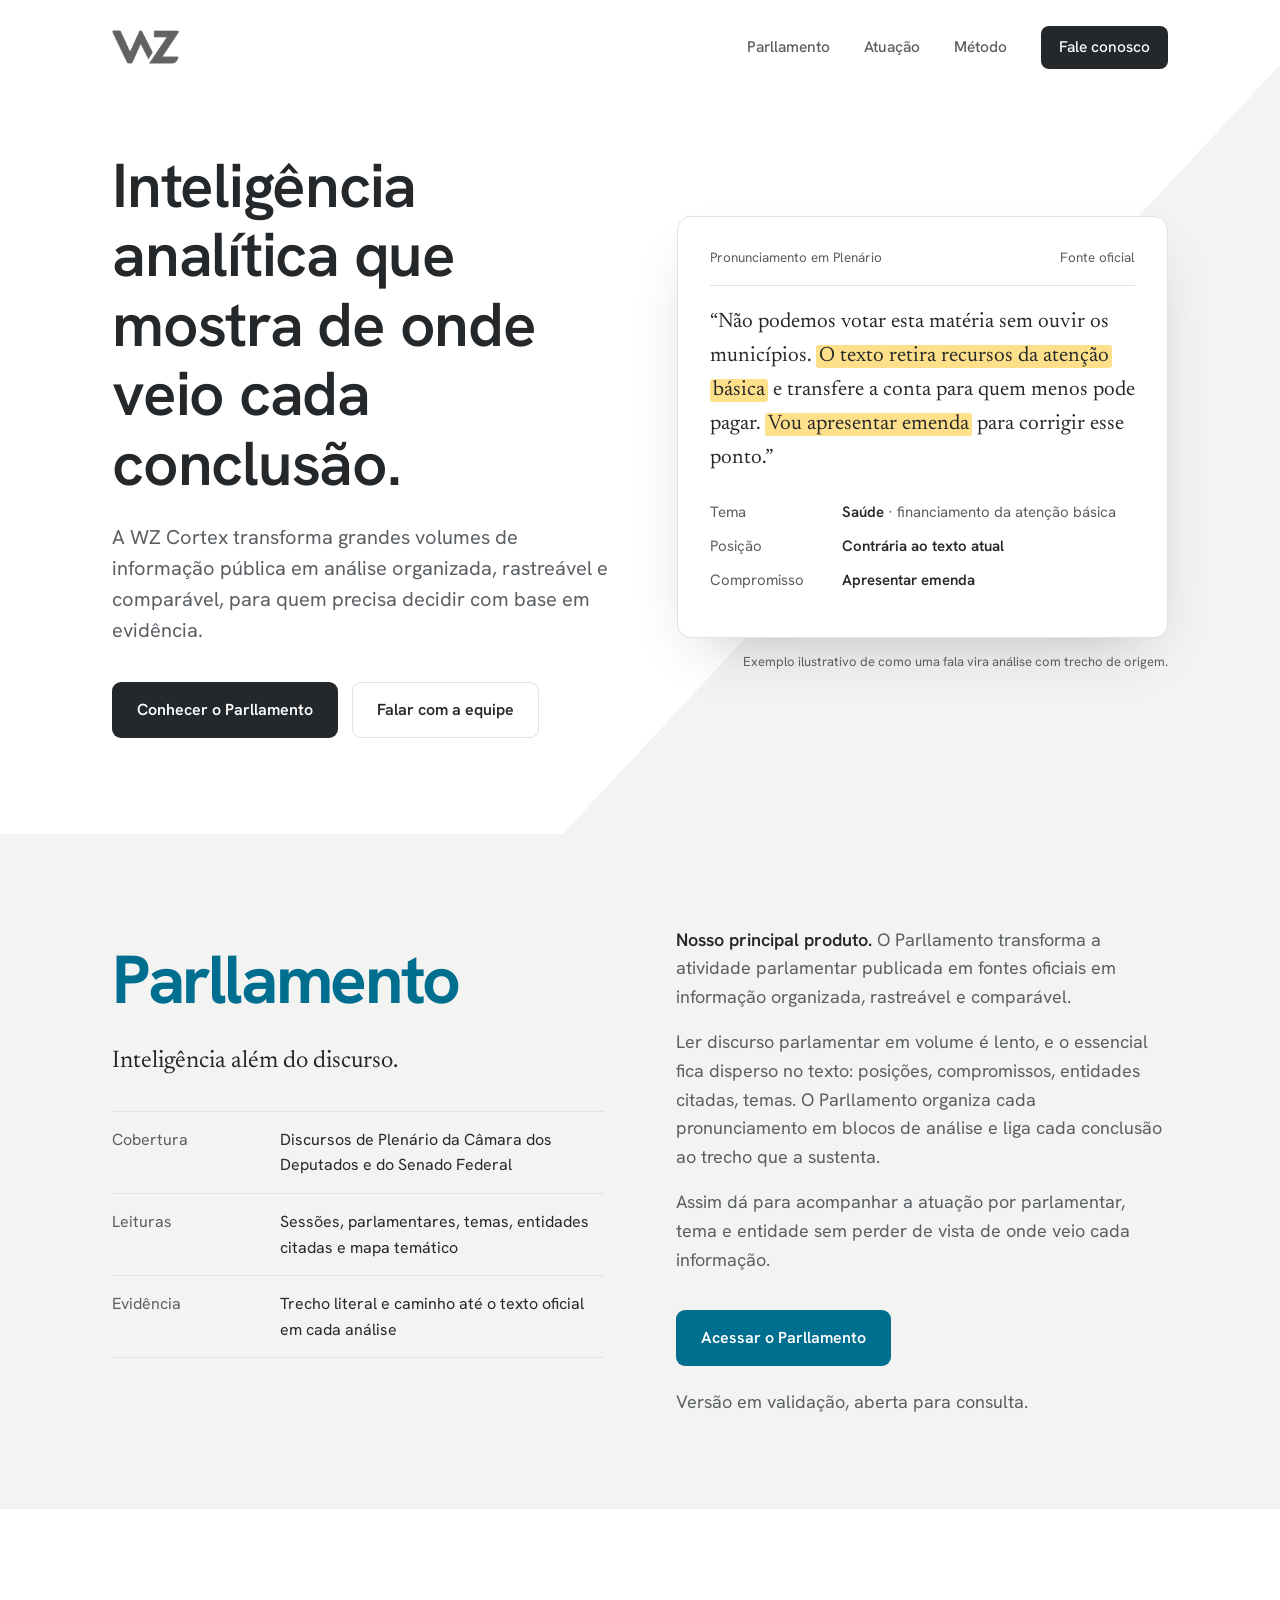
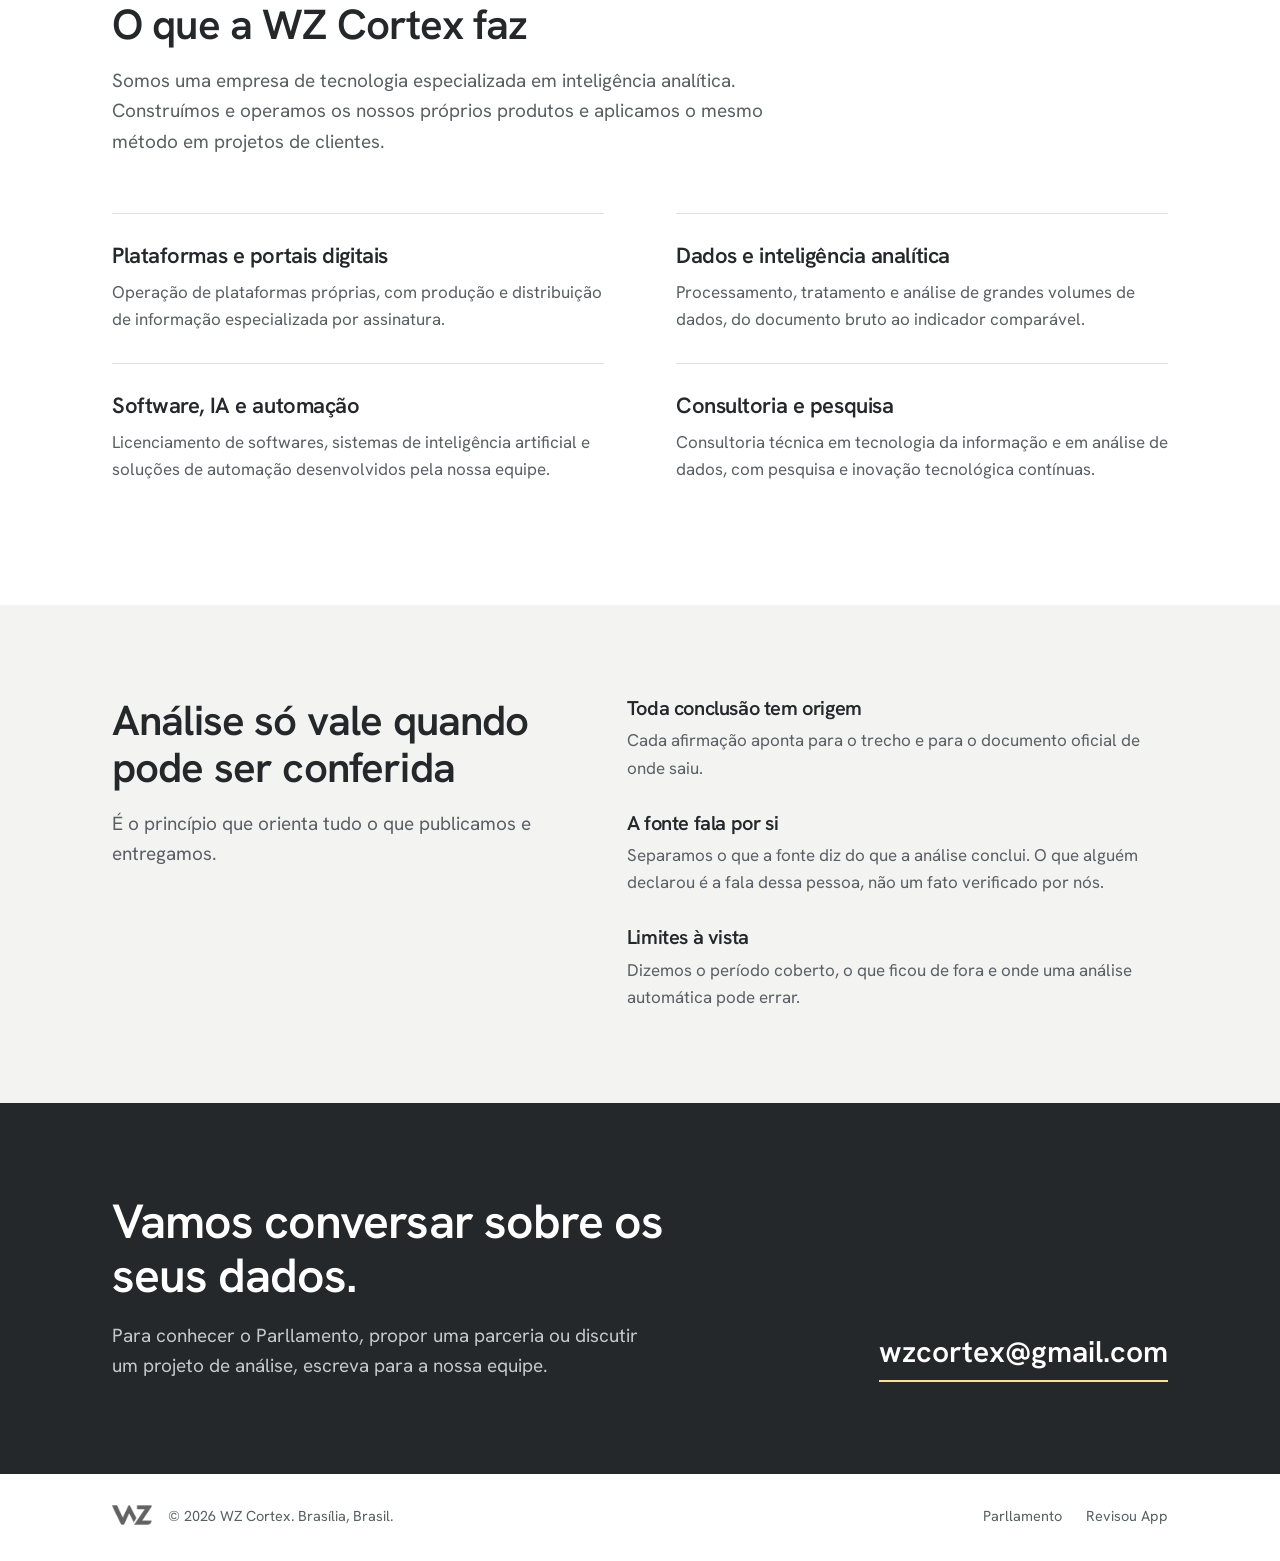
==== commit 3db4f36b: "Adapta o site à logo da WZ Usa a logo original no topo e no rodapé, troca o azul-escuro por grafite " ====
--- a/index.html
+++ b/index.html
@@ -11,9 +11,9 @@
 <meta property="og:url" content="https://wzcortex.com/">
 <meta property="og:title" content="WZ Cortex — Inteligência analítica">
 <meta property="og:description" content="Inteligência analítica que mostra de onde veio cada conclusão. Conheça o Parllamento.">
-<meta property="og:image" content="https://wzcortex.com/assets/img/android-chrome-512x512.png">
-<meta name="twitter:card" content="summary">
-<meta name="theme-color" content="#0d2137">
+<meta property="og:image" content="https://wzcortex.com/assets/img/compartilhar.png">
+<meta name="twitter:card" content="summary_large_image">
+<meta name="theme-color" content="#ffffff">
 <link rel="icon" href="assets/img/favicon.ico">
 <link rel="icon" type="image/png" sizes="32x32" href="assets/img/favicon-32x32.png">
 <link rel="apple-touch-icon" href="assets/img/apple-touch-icon.png">
@@ -22,12 +22,12 @@
 <link href="https://fonts.googleapis.com/css2?family=Hanken+Grotesk:wght@400;500;600;700&family=Newsreader:opsz,wght@6..72,400;6..72,500&display=swap" rel="stylesheet">
 <style>
 :root{
-  --tinta:#0d2137;        /* texto e fundos escuros */
-  --tinta-2:#42586f;      /* texto secundário */
+  --tinta:#25282b;        /* grafite: texto e bloco escuro, da família do cinza da logo */
+  --tinta-2:#5a5f64;      /* texto secundário */
   --papel:#ffffff;
-  --nevoa:#f1f5f8;        /* faixas alternadas */
-  --linha:#dbe4ec;
-  --petroleo:#006e8f;     /* cor de ação, a mesma família do Parllamento */
+  --nevoa:#f3f3f2;        /* faixas alternadas */
+  --linha:#e0e1e1;
+  --petroleo:#006e8f;     /* cor do Parllamento, usada só no que é do produto */
   --petroleo-esc:#00566f;
   --marca-texto:#ffe08a;  /* o grifo sobre o trecho literal */
   --sans:"Hanken Grotesk",system-ui,-apple-system,"Segoe UI",sans-serif;
@@ -45,30 +45,35 @@
 /* topo */
 .topo{display:flex;align-items:center;justify-content:space-between;padding:26px 0}
 .marca{font-weight:700;font-size:21px;letter-spacing:-0.02em;text-decoration:none;display:flex;align-items:center;gap:10px}
-.marca svg{display:block}
+.marca img{display:block;height:34px;width:auto}
 .menu{display:flex;gap:34px;align-items:center;font-size:15.5px;font-weight:500}
 .menu a{text-decoration:none;color:var(--tinta-2)}
 .menu a:hover{color:var(--tinta)}
 .menu .contato{color:var(--papel);background:var(--tinta);padding:9px 18px;border-radius:8px}
-.menu .contato:hover{background:#16314f;color:#fff}
-
-/* abertura */
+.menu .contato:hover{background:#3a3e42;color:#fff}
+
+/* abertura: o plano cinza ao fundo repete a diagonal do Z da logo */
+.cabecalho-abertura{position:relative;overflow:hidden}
+.cabecalho-abertura::before{content:"";position:absolute;inset:0 -100% 0 44%;background:var(--nevoa);transform:skewX(-43deg);transform-origin:bottom left}
+.cabecalho-abertura > .caixa{position:relative}
 .abertura{padding:56px 0 96px}
 .abertura .grade{display:grid;grid-template-columns:1.02fr 1fr;gap:64px;align-items:center}
 .abertura h1{font-size:clamp(40px,5vw,62px)}
 .abertura .apoio{margin-top:24px;font-size:20px;color:var(--tinta-2);max-width:30em;line-height:1.55}
 .acoes{margin-top:36px;display:flex;gap:14px;flex-wrap:wrap}
 .botao{display:inline-block;padding:14px 24px;border-radius:9px;font-weight:600;font-size:16px;text-decoration:none;border:1.5px solid transparent}
-.botao.principal{background:var(--petroleo);color:#fff}
-.botao.principal:hover{background:var(--petroleo-esc)}
+.botao.principal{background:var(--tinta);color:#fff}
+.botao.principal:hover{background:#3a3e42}
+.botao.acesso{background:var(--petroleo);color:#fff}
+.botao.acesso:hover{background:var(--petroleo-esc)}
 .botao.contorno{border-color:var(--linha);color:var(--tinta)}
 .botao.contorno:hover{border-color:var(--tinta-2)}
 
 /* a peça central: do trecho à conclusão */
 .prova{position:relative}
-.folha{color:var(--tinta);background:#fff;border:1px solid var(--linha);border-radius:14px;padding:30px 32px 28px;box-shadow:0 24px 60px -28px rgba(13,33,55,.35)}
+.folha{color:var(--tinta);background:#fff;border:1px solid var(--linha);border-radius:14px;padding:30px 32px 28px;box-shadow:0 24px 60px -28px rgba(37,40,43,.32)}
 .folha .origem{font-size:13.5px;color:var(--tinta-2);display:flex;justify-content:space-between;gap:12px;padding-bottom:16px;border-bottom:1px solid var(--linha)}
-.folha .fala{font-family:var(--serif);font-size:21px;line-height:1.62;margin-top:20px;color:#1a2f47}
+.folha .fala{font-family:var(--serif);font-size:21px;line-height:1.62;margin-top:20px;color:var(--tinta)}
 .folha mark{background:var(--marca-texto);color:inherit;padding:1px 3px;border-radius:3px;box-decoration-break:clone;-webkit-box-decoration-break:clone}
 .leitura{margin-top:24px;display:grid;gap:10px}
 .leitura div{display:grid;grid-template-columns:118px 1fr;gap:14px;font-size:15px;align-items:baseline}
@@ -113,25 +118,14 @@
 .contato-bloco{background:var(--tinta);color:#fff}
 .contato-bloco .grade{display:grid;grid-template-columns:1.2fr .8fr;gap:64px;align-items:end}
 .contato-bloco h2{font-size:clamp(32px,3.8vw,48px)}
-.contato-bloco p{margin-top:18px;color:#b9c8d8;font-size:19px;max-width:28em}
+.contato-bloco p{margin-top:18px;color:#c6c9cc;font-size:19px;max-width:28em}
 .contato-bloco .email{font-size:clamp(22px,2.4vw,30px);font-weight:600;text-decoration:none;border-bottom:2px solid var(--marca-texto);padding-bottom:4px;justify-self:end}
-.rodape{background:var(--tinta);color:#8da1b6;font-size:14.5px;border-top:1px solid #213a56}
-.rodape .caixa{display:flex;justify-content:space-between;gap:24px;padding-top:26px;padding-bottom:30px;flex-wrap:wrap}
+.rodape{background:var(--papel);color:var(--tinta-2);font-size:14.5px}
+.rodape .caixa{display:flex;justify-content:space-between;align-items:center;gap:24px;padding-top:30px;padding-bottom:34px;flex-wrap:wrap}
+.rodape .assinatura{display:flex;align-items:center;gap:16px}
+.rodape img{display:block;height:20px;width:auto}
 .rodape a{text-decoration:none;margin-left:24px}
-.rodape a:hover{color:#fff}
-
-/* proposta B: abertura escura */
-body.b .cabecalho-abertura{background:var(--tinta);color:#fff}
-body.b .menu a{color:#b9c8d8}
-body.b .menu a:hover{color:#fff}
-body.b .menu .contato{background:#fff;color:var(--tinta)}
-body.b .abertura .apoio{color:#b9c8d8}
-body.b .cabecalho-abertura .botao.principal{background:#fff;color:var(--tinta)}
-body.b .cabecalho-abertura .botao.contorno{border-color:#34506f;color:#fff}
-body.b .folha{border-color:transparent;box-shadow:0 30px 70px -30px rgba(0,0,0,.7)}
-body.b .nota-exemplo{color:#8da1b6}
-body.b .marca .sinal{fill:#fff}
-body.b .marca .sinal-fundo{fill:var(--petroleo)}
+.rodape a:hover{color:var(--tinta)}
 
 @media (max-width:900px){
   .abertura .grade,.produto,.metodo,.contato-bloco .grade,.frentes{grid-template-columns:1fr;gap:40px}
@@ -139,6 +133,7 @@
   .menu a:not(.contato){display:none}
   section{padding:64px 0}
   .abertura{padding:24px 0 64px}
+  .cabecalho-abertura::before{display:none}
   .contato-bloco .email{justify-self:start}
   .caixa{padding:0 20px}
   .leitura div,.cobertura div{grid-template-columns:1fr;gap:2px}
@@ -146,15 +141,12 @@
 @media (prefers-reduced-motion:reduce){html{scroll-behavior:auto}}
 </style>
 </head>
-<body class="b">
+<body>
 
 <div class="cabecalho-abertura">
   <div class="caixa">
     <header class="topo">
-      <a class="marca" href="#" aria-label="WZ Cortex, início">
-        <svg width="30" height="30" viewBox="0 0 30 30" aria-hidden="true"><rect class="sinal-fundo" width="30" height="30" rx="7" fill="#0d2137"/><path class="sinal" d="M7 10h3l2 7 2-7h2l2 7 2-7h3l-3.6 11h-2.6L15 14.6 13.2 21h-2.6z" fill="#fff"/></svg>
-        WZ Cortex
-      </a>
+      <a class="marca" href="#"><img src="assets/img/logo-wz.png" width="778" height="393" alt="WZ Cortex"></a>
       <nav class="menu" aria-label="Principal">
         <a href="#parllamento">Parllamento</a>
         <a href="#atuacao">Atuação</a>
@@ -206,7 +198,7 @@
       <p><strong>Nosso principal produto.</strong> O Parllamento transforma a atividade parlamentar publicada em fontes oficiais em informação organizada, rastreável e comparável.</p>
       <p>Ler discurso parlamentar em volume é lento, e o essencial fica disperso no texto: posições, compromissos, entidades citadas, temas. O Parllamento organiza cada pronunciamento em blocos de análise e liga cada conclusão ao trecho que a sustenta.</p>
       <p>Assim dá para acompanhar a atuação por parlamentar, tema e entidade sem perder de vista de onde veio cada informação.</p>
-      <div class="acoes"><a class="botao principal" href="https://parllamento.com" target="_blank" rel="noopener">Acessar o Parllamento</a></div>
+      <div class="acoes"><a class="botao acesso" href="https://parllamento.com" target="_blank" rel="noopener">Acessar o Parllamento</a></div>
       <p class="fase">Versão em validação, aberta para consulta.</p>
     </div>
   </div>
@@ -252,7 +244,7 @@
 </section>
 <footer class="rodape">
   <div class="caixa">
-    <span>© 2026 WZ Cortex. Brasília, Brasil.</span>
+    <span class="assinatura"><img src="assets/img/logo-wz.png" width="778" height="393" alt=""><span>© 2026 WZ Cortex. Brasília, Brasil.</span></span>
     <span><a href="https://parllamento.com" target="_blank" rel="noopener">Parllamento</a><a href="revisou/sobre.html">Revisou App</a></span>
   </div>
 </footer>
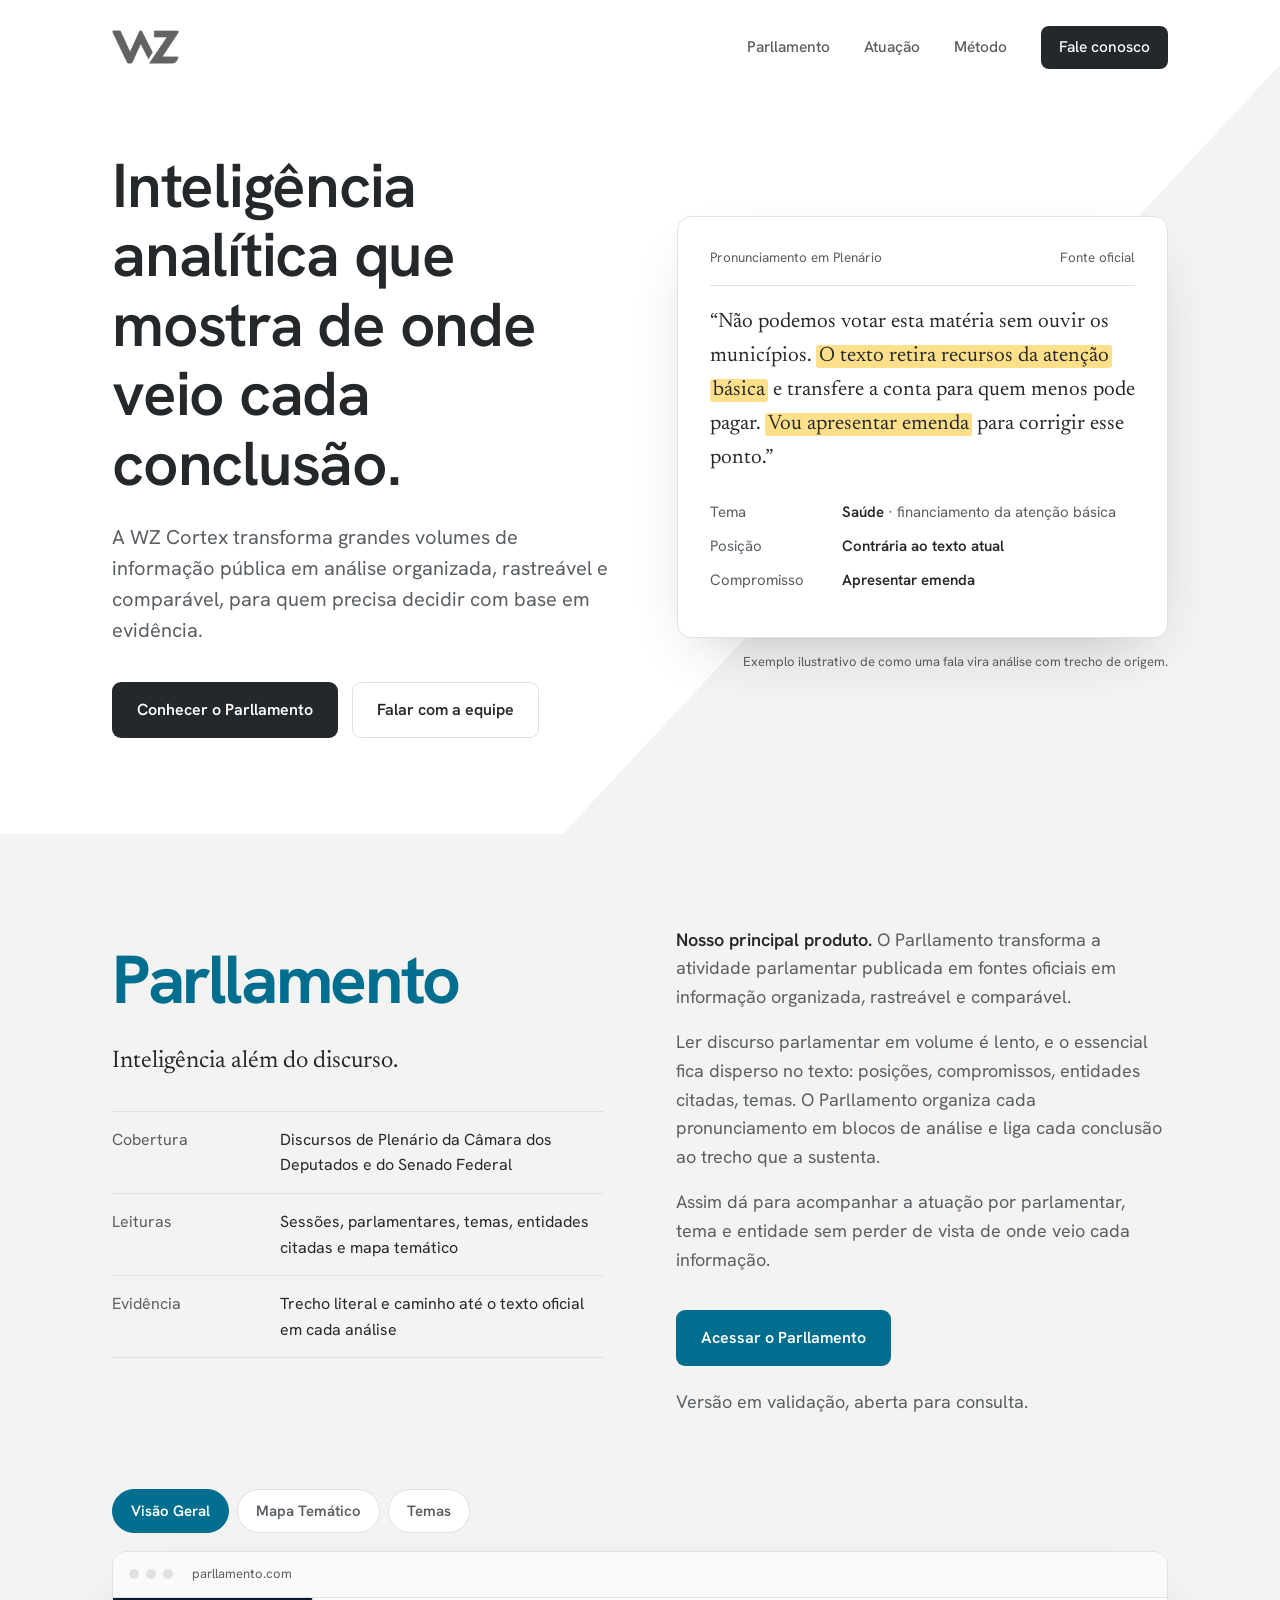
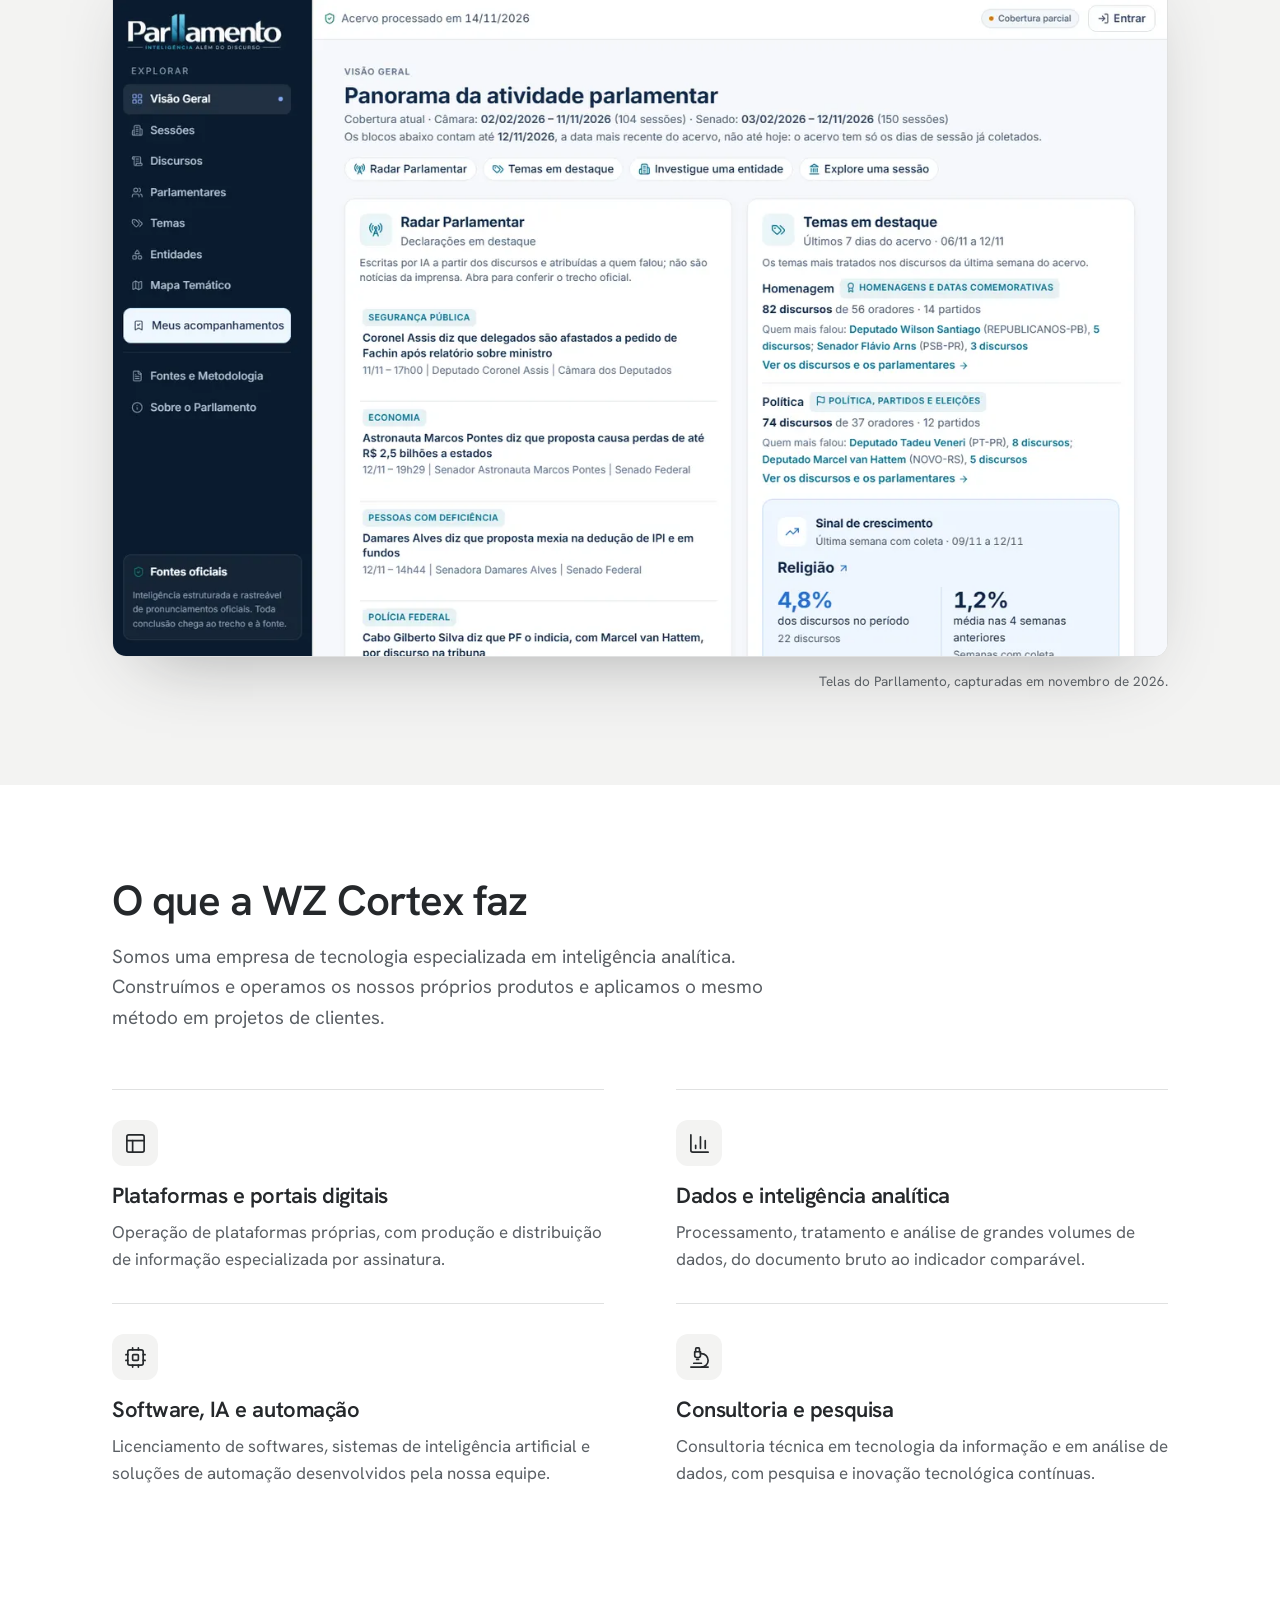
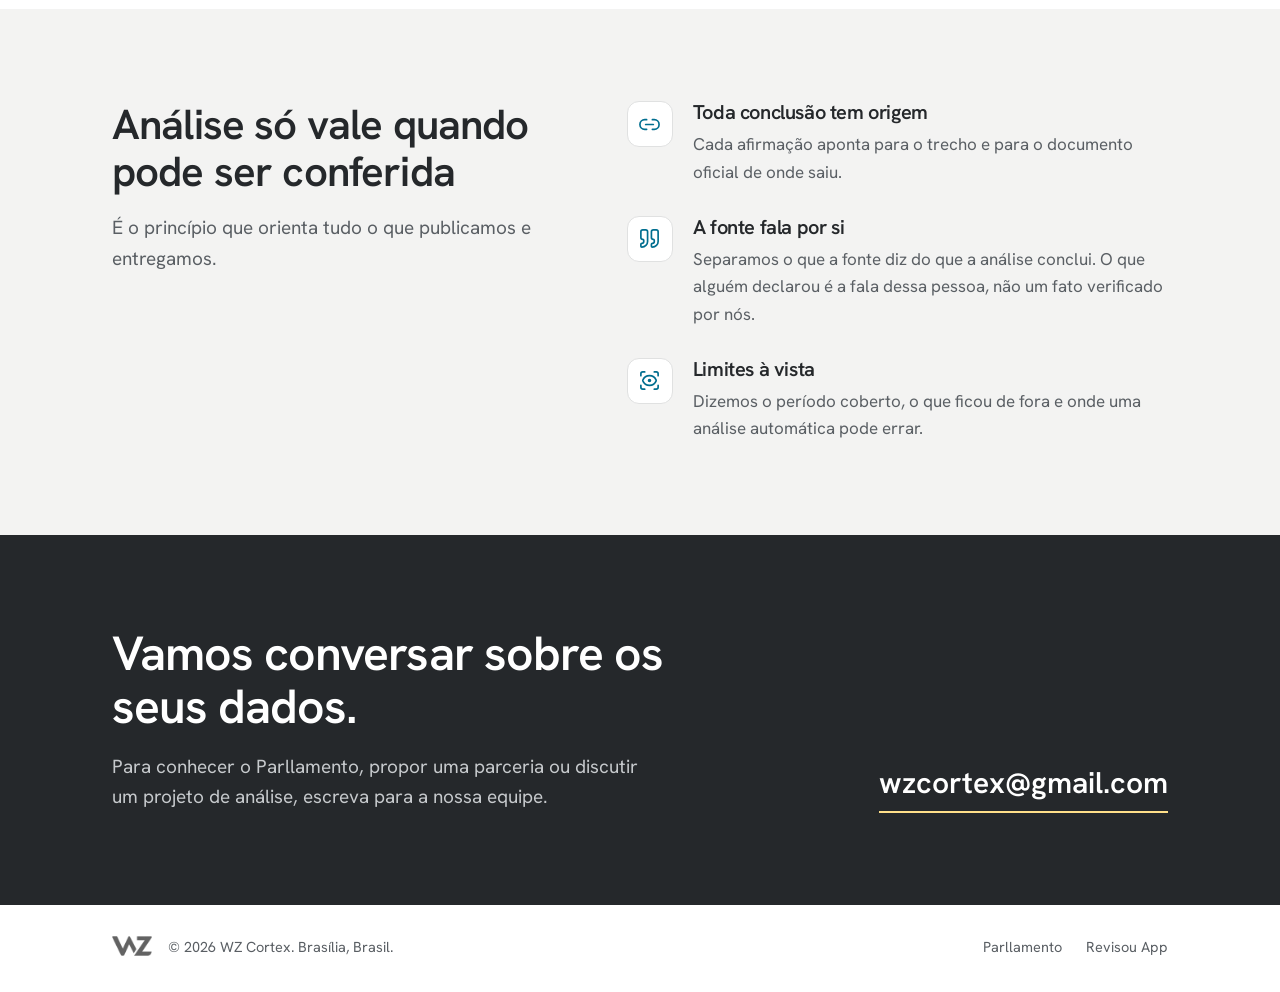
==== commit a075b61b: "Telas do Parllamento, icones e animacoes discretas na pagina inicial Vitrine com tres telas reais do" ====
--- a/index.html
+++ b/index.html
@@ -127,7 +127,50 @@
 .rodape a{text-decoration:none;margin-left:24px}
 .rodape a:hover{color:var(--tinta)}
 
+/* ícones das frentes e dos princípios: enfeite, o título já diz o assunto */
+.icone{display:grid;place-items:center;width:46px;height:46px;border-radius:12px;background:var(--nevoa);color:var(--tinta)}
+.icone svg{width:23px;height:23px}
+.frente .icone{margin-bottom:18px}
+.faixa .icone{background:#fff;border:1px solid var(--linha);color:var(--petroleo)}
+.principios > div{display:grid;grid-template-columns:46px 1fr;gap:20px;align-items:start}
+
+/* vitrine: telas reais do Parllamento */
+.vitrine{margin-top:72px}
+.vitrine .abas{display:flex;gap:8px;flex-wrap:wrap;margin-bottom:18px}
+.vitrine .aba{font:inherit;font-size:15px;font-weight:600;padding:9px 18px;border-radius:999px;border:1.5px solid var(--linha);background:#fff;color:var(--tinta-2);cursor:pointer;transition:background .2s,color .2s,border-color .2s}
+.vitrine .aba:hover{border-color:var(--tinta-2);color:var(--tinta)}
+.vitrine .aba[aria-pressed="true"]{background:var(--petroleo);border-color:var(--petroleo);color:#fff}
+.janela{border:1px solid var(--linha);border-radius:14px;overflow:hidden;background:#fff;box-shadow:0 30px 70px -34px rgba(37,40,43,.38)}
+.janela .barra{display:flex;align-items:center;gap:7px;padding:12px 16px;border-bottom:1px solid var(--linha);background:#fafafa}
+.janela .barra i{width:10px;height:10px;border-radius:50%;background:var(--linha)}
+.janela .barra span{margin-left:12px;font-size:13px;color:var(--tinta-2)}
+.telas{position:relative;aspect-ratio:1280/800;background:#fff}
+.telas img{position:absolute;inset:0;width:100%;height:100%;object-fit:cover;object-position:top left;opacity:0;transition:opacity .5s ease}
+.telas img.ativa{opacity:1}
+.vitrine .legenda{margin-top:14px;font-size:13.5px;color:var(--tinta-2);text-align:right}
+
+/* movimento: só com a classe `anima`, que o script põe quando o sistema não pede movimento reduzido */
+@keyframes surgir{from{opacity:0;transform:translateY(14px)}to{opacity:1;transform:none}}
+@keyframes grifar{to{background-size:100% 100%}}
+.anima .abertura h1,.anima .abertura .apoio,.anima .abertura .acoes{animation:surgir .7s ease-out both}
+.anima .abertura .apoio{animation-delay:.12s}
+.anima .abertura .acoes{animation-delay:.24s}
+.anima .folha{animation:surgir .8s ease-out .2s both}
+.anima .folha mark{background:linear-gradient(var(--marca-texto),var(--marca-texto)) no-repeat left center/0% 100%;animation:grifar .7s ease-out 1.1s forwards}
+.anima .folha mark + mark,.anima .folha mark:last-of-type{animation-delay:1.9s}
+.anima .leitura div{animation:surgir .5s ease-out both}
+.anima .leitura div:nth-child(1){animation-delay:2.7s}
+.anima .leitura div:nth-child(2){animation-delay:3.1s}
+.anima .leitura div:nth-child(3){animation-delay:3.5s}
+.anima .revela{opacity:0;transform:translateY(20px);transition:opacity .7s ease-out,transform .7s ease-out}
+.anima .revela.visivel{opacity:1;transform:none}
+.anima .frente:nth-child(2),.anima .principios > div:nth-child(2){transition-delay:.1s}
+.anima .frente:nth-child(3),.anima .principios > div:nth-child(3){transition-delay:.2s}
+.anima .frente:nth-child(4){transition-delay:.3s}
+
 @media (max-width:900px){
+  .vitrine{margin-top:48px}
+  .janela .barra span{display:none}
   .abertura .grade,.produto,.metodo,.contato-bloco .grade,.frentes{grid-template-columns:1fr;gap:40px}
   .frentes{gap:0}
   .menu a:not(.contato){display:none}
@@ -140,6 +183,9 @@
 }
 @media (prefers-reduced-motion:reduce){html{scroll-behavior:auto}}
 </style>
+<script>
+if(!window.matchMedia||!matchMedia("(prefers-reduced-motion: reduce)").matches){document.documentElement.classList.add("anima")}
+</script>
 </head>
 <body>
 
@@ -185,7 +231,7 @@
 
 <section id="parllamento" class="faixa">
   <div class="caixa produto">
-    <div>
+    <div class="revela">
       <div class="nome">Parllamento</div>
       <p class="lema">Inteligência além do discurso.</p>
       <dl class="cobertura">
@@ -194,7 +240,7 @@
         <div><dt>Evidência</dt><dd>Trecho literal e caminho até o texto oficial em cada análise</dd></div>
       </dl>
     </div>
-    <div class="texto">
+    <div class="texto revela">
       <p><strong>Nosso principal produto.</strong> O Parllamento transforma a atividade parlamentar publicada em fontes oficiais em informação organizada, rastreável e comparável.</p>
       <p>Ler discurso parlamentar em volume é lento, e o essencial fica disperso no texto: posições, compromissos, entidades citadas, temas. O Parllamento organiza cada pronunciamento em blocos de análise e liga cada conclusão ao trecho que a sustenta.</p>
       <p>Assim dá para acompanhar a atuação por parlamentar, tema e entidade sem perder de vista de onde veio cada informação.</p>
@@ -202,33 +248,50 @@
       <p class="fase">Versão em validação, aberta para consulta.</p>
     </div>
   </div>
+
+  <div class="caixa vitrine revela">
+    <div class="abas" aria-label="Telas do Parllamento">
+      <button type="button" class="aba" data-tela="0" aria-pressed="true">Visão Geral</button>
+      <button type="button" class="aba" data-tela="1" aria-pressed="false">Mapa Temático</button>
+      <button type="button" class="aba" data-tela="2" aria-pressed="false">Temas</button>
+    </div>
+    <div class="janela">
+      <div class="barra" aria-hidden="true"><i></i><i></i><i></i><span>parllamento.com</span></div>
+      <div class="telas">
+        <img class="ativa" src="assets/img/parllamento-visao-geral.webp" width="1280" height="800" loading="lazy" decoding="async" alt="Visão Geral do Parllamento: declarações em destaque e temas mais tratados na semana">
+        <img src="assets/img/parllamento-mapa-tematico.webp" width="1280" height="800" loading="lazy" decoding="async" alt="Mapa Temático do Parllamento: busca por parlamentar e tema, e áreas temáticas">
+        <img src="assets/img/parllamento-temas.webp" width="1280" height="800" loading="lazy" decoding="async" alt="Página de Temas do Parllamento: panorama dos temas tratados nos discursos">
+      </div>
+    </div>
+    <p class="legenda">Telas do Parllamento, capturadas em novembro de 2026.</p>
+  </div>
 </section>
 
 <section id="atuacao">
   <div class="caixa">
-    <div class="cabeca">
+    <div class="cabeca revela">
       <h2>O que a WZ Cortex faz</h2>
       <p>Somos uma empresa de tecnologia especializada em inteligência analítica. Construímos e operamos os nossos próprios produtos e aplicamos o mesmo método em projetos de clientes.</p>
     </div>
     <div class="frentes">
-      <div class="frente"><h3>Plataformas e portais digitais</h3><p>Operação de plataformas próprias, com produção e distribuição de informação especializada por assinatura.</p></div>
-      <div class="frente"><h3>Dados e inteligência analítica</h3><p>Processamento, tratamento e análise de grandes volumes de dados, do documento bruto ao indicador comparável.</p></div>
-      <div class="frente"><h3>Software, IA e automação</h3><p>Licenciamento de softwares, sistemas de inteligência artificial e soluções de automação desenvolvidos pela nossa equipe.</p></div>
-      <div class="frente"><h3>Consultoria e pesquisa</h3><p>Consultoria técnica em tecnologia da informação e em análise de dados, com pesquisa e inovação tecnológica contínuas.</p></div>
+      <div class="frente revela"><span class="icone" aria-hidden="true"><svg viewBox="0 0 24 24" fill="none" stroke="currentColor" stroke-width="1.75" stroke-linecap="round" stroke-linejoin="round"><rect width="18" height="18" x="3" y="3" rx="2"/><path d="M3 9h18"/><path d="M9 21V9"/></svg></span><h3>Plataformas e portais digitais</h3><p>Operação de plataformas próprias, com produção e distribuição de informação especializada por assinatura.</p></div>
+      <div class="frente revela"><span class="icone" aria-hidden="true"><svg viewBox="0 0 24 24" fill="none" stroke="currentColor" stroke-width="1.75" stroke-linecap="round" stroke-linejoin="round"><path d="M3 3v16a2 2 0 0 0 2 2h16"/><path d="M18 17V9"/><path d="M13 17V5"/><path d="M8 17v-3"/></svg></span><h3>Dados e inteligência analítica</h3><p>Processamento, tratamento e análise de grandes volumes de dados, do documento bruto ao indicador comparável.</p></div>
+      <div class="frente revela"><span class="icone" aria-hidden="true"><svg viewBox="0 0 24 24" fill="none" stroke="currentColor" stroke-width="1.75" stroke-linecap="round" stroke-linejoin="round"><rect width="16" height="16" x="4" y="4" rx="2"/><rect width="6" height="6" x="9" y="9" rx="1"/><path d="M15 2v2"/><path d="M15 20v2"/><path d="M2 15h2"/><path d="M2 9h2"/><path d="M20 15h2"/><path d="M20 9h2"/><path d="M9 2v2"/><path d="M9 20v2"/></svg></span><h3>Software, IA e automação</h3><p>Licenciamento de softwares, sistemas de inteligência artificial e soluções de automação desenvolvidos pela nossa equipe.</p></div>
+      <div class="frente revela"><span class="icone" aria-hidden="true"><svg viewBox="0 0 24 24" fill="none" stroke="currentColor" stroke-width="1.75" stroke-linecap="round" stroke-linejoin="round"><path d="M6 18h8"/><path d="M3 22h18"/><path d="M14 22a7 7 0 1 0 0-14h-1"/><path d="M9 14h2"/><path d="M9 12a2 2 0 0 1-2-2V6h6v4a2 2 0 0 1-2 2Z"/><path d="M12 6V3a1 1 0 0 0-1-1H9a1 1 0 0 0-1 1v3"/></svg></span><h3>Consultoria e pesquisa</h3><p>Consultoria técnica em tecnologia da informação e em análise de dados, com pesquisa e inovação tecnológica contínuas.</p></div>
     </div>
   </div>
 </section>
 
 <section id="metodo" class="faixa">
   <div class="caixa metodo">
-    <div class="cabeca">
+    <div class="cabeca revela">
       <h2>Análise só vale quando pode ser conferida</h2>
       <p>É o princípio que orienta tudo o que publicamos e entregamos.</p>
     </div>
     <div class="principios">
-      <div><h3>Toda conclusão tem origem</h3><p>Cada afirmação aponta para o trecho e para o documento oficial de onde saiu.</p></div>
-      <div><h3>A fonte fala por si</h3><p>Separamos o que a fonte diz do que a análise conclui. O que alguém declarou é a fala dessa pessoa, não um fato verificado por nós.</p></div>
-      <div><h3>Limites à vista</h3><p>Dizemos o período coberto, o que ficou de fora e onde uma análise automática pode errar.</p></div>
+      <div class="revela"><span class="icone" aria-hidden="true"><svg viewBox="0 0 24 24" fill="none" stroke="currentColor" stroke-width="1.75" stroke-linecap="round" stroke-linejoin="round"><path d="M9 17H7A5 5 0 0 1 7 7h2"/><path d="M15 7h2a5 5 0 1 1 0 10h-2"/><path d="M8 12h8"/></svg></span><div><h3>Toda conclusão tem origem</h3><p>Cada afirmação aponta para o trecho e para o documento oficial de onde saiu.</p></div></div>
+      <div class="revela"><span class="icone" aria-hidden="true"><svg viewBox="0 0 24 24" fill="none" stroke="currentColor" stroke-width="1.75" stroke-linecap="round" stroke-linejoin="round"><path d="M16 3a2 2 0 0 0-2 2v6a2 2 0 0 0 2 2 1 1 0 0 1 1 1v1a2 2 0 0 1-2 2 1 1 0 0 0-1 1v2a1 1 0 0 0 1 1 6 6 0 0 0 6-6V5a2 2 0 0 0-2-2z"/><path d="M5 3a2 2 0 0 0-2 2v6a2 2 0 0 0 2 2 1 1 0 0 1 1 1v1a2 2 0 0 1-2 2 1 1 0 0 0-1 1v2a1 1 0 0 0 1 1 6 6 0 0 0 6-6V5a2 2 0 0 0-2-2z"/></svg></span><div><h3>A fonte fala por si</h3><p>Separamos o que a fonte diz do que a análise conclui. O que alguém declarou é a fala dessa pessoa, não um fato verificado por nós.</p></div></div>
+      <div class="revela"><span class="icone" aria-hidden="true"><svg viewBox="0 0 24 24" fill="none" stroke="currentColor" stroke-width="1.75" stroke-linecap="round" stroke-linejoin="round"><path d="M3 7V5a2 2 0 0 1 2-2h2"/><path d="M17 3h2a2 2 0 0 1 2 2v2"/><path d="M21 17v2a2 2 0 0 1-2 2h-2"/><path d="M7 21H5a2 2 0 0 1-2-2v-2"/><circle cx="12" cy="12" r="1"/><path d="M18.944 12.33a1 1 0 0 0 0-.66 7.5 7.5 0 0 0-13.888 0 1 1 0 0 0 0 .66 7.5 7.5 0 0 0 13.888 0"/></svg></span><div><h3>Limites à vista</h3><p>Dizemos o período coberto, o que ficou de fora e onde uma análise automática pode errar.</p></div></div>
     </div>
   </div>
 </section>
@@ -248,5 +311,25 @@
     <span><a href="https://parllamento.com" target="_blank" rel="noopener">Parllamento</a><a href="revisou/sobre.html">Revisou App</a></span>
   </div>
 </footer>
+<script>
+(function(){
+  // entrada das seções ao rolar
+  var alvos=document.querySelectorAll(".revela");
+  if("IntersectionObserver" in window){
+    var obs=new IntersectionObserver(function(es){es.forEach(function(e){if(e.isIntersecting){e.target.classList.add("visivel");obs.unobserve(e.target)}})},{threshold:.12,rootMargin:"0px 0px -6% 0px"});
+    alvos.forEach(function(a){obs.observe(a)});
+  }else{alvos.forEach(function(a){a.classList.add("visivel")})}
+
+  // vitrine: troca de tela pelos botões; alterna sozinha até a pessoa escolher
+  var abas=document.querySelectorAll(".vitrine .aba"),telas=document.querySelectorAll(".telas img"),atual=0,giro=null;
+  function mostrar(i){atual=i;abas.forEach(function(a,n){a.setAttribute("aria-pressed",n===i?"true":"false")});telas.forEach(function(t,n){t.classList.toggle("ativa",n===i)})}
+  function parar(){if(giro){clearInterval(giro);giro=null}}
+  abas.forEach(function(a,n){a.addEventListener("click",function(){parar();mostrar(n)})});
+  if(telas.length>1&&document.documentElement.classList.contains("anima")){
+    giro=setInterval(function(){if(!document.hidden)mostrar((atual+1)%telas.length)},5000);
+    var v=document.querySelector(".vitrine");v.addEventListener("mouseenter",parar);v.addEventListener("focusin",parar);
+  }
+})();
+</script>
 </body>
 </html>
